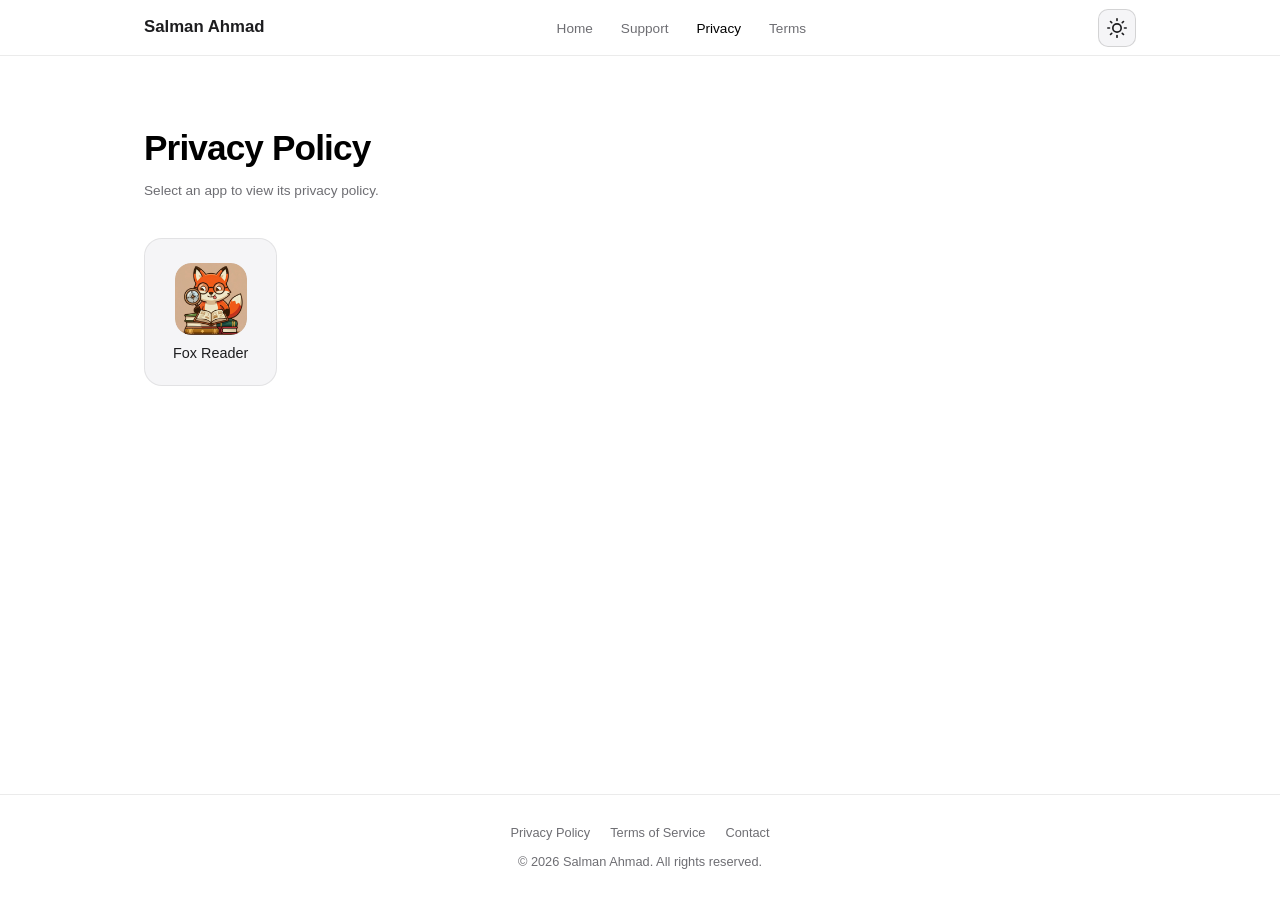
==== privacy.html @ 1c0daac4 "Consolidate privacy policy under Fox Reader and drop LightningRead" ====
<!DOCTYPE html>
<html lang="en" data-theme="dark">
<head>
  <meta charset="UTF-8">
  <meta name="viewport" content="width=device-width, initial-scale=1.0">
  <title>Privacy Policy — Salman Ahmad</title>
  <meta name="description" content="Privacy policy for iOS applications by Salman Ahmad.">
  <meta name="theme-color" content="#0b0b0f">
  <meta name="color-scheme" content="dark light">
  <script>
    (function(){
      var t = localStorage.getItem('theme');
      if (!t) t = window.matchMedia('(prefers-color-scheme: light)').matches ? 'light' : 'dark';
      document.documentElement.setAttribute('data-theme', t);
      var m = document.querySelector('meta[name="theme-color"]');
      if (m) m.setAttribute('content', t === 'light' ? '#ffffff' : '#0b0b0f');
    })();
  </script>
  <link rel="stylesheet" href="styles.css">
</head>
<body>

  <nav class="nav" role="navigation" aria-label="Main navigation">
    <div class="nav-inner">
      <a href="index.html" class="nav-brand">Salman Ahmad</a>
      <ul class="nav-links">
        <li><a href="index.html">Home</a></li>
        <li><a href="support.html">Support</a></li>
        <li><a href="privacy.html" class="active">Privacy</a></li>
        <li><a href="terms.html">Terms</a></li>
      </ul>
      <div class="nav-actions">
        <button class="theme-toggle" aria-label="Switch to light mode">
          <svg class="icon-moon" viewBox="0 0 24 24" fill="none" stroke="currentColor" stroke-width="2" stroke-linecap="round" stroke-linejoin="round">
            <path d="M21 12.79A9 9 0 1 1 11.21 3 7 7 0 0 0 21 12.79z"/>
          </svg>
          <svg class="icon-sun" viewBox="0 0 24 24" fill="none" stroke="currentColor" stroke-width="2" stroke-linecap="round" stroke-linejoin="round">
            <circle cx="12" cy="12" r="5"/>
            <line x1="12" y1="1" x2="12" y2="3"/>
            <line x1="12" y1="21" x2="12" y2="23"/>
            <line x1="4.22" y1="4.22" x2="5.64" y2="5.64"/>
            <line x1="18.36" y1="18.36" x2="19.78" y2="19.78"/>
            <line x1="1" y1="12" x2="3" y2="12"/>
            <line x1="21" y1="12" x2="23" y2="12"/>
            <line x1="4.22" y1="19.78" x2="5.64" y2="18.36"/>
            <line x1="18.36" y1="5.64" x2="19.78" y2="4.22"/>
          </svg>
        </button>
        <button class="nav-toggle" aria-label="Toggle menu" aria-expanded="false">
          <svg viewBox="0 0 24 24" fill="none" stroke="currentColor" stroke-width="2" stroke-linecap="round">
            <line x1="3" y1="6" x2="21" y2="6"/>
            <line x1="3" y1="12" x2="21" y2="12"/>
            <line x1="3" y1="18" x2="21" y2="18"/>
          </svg>
        </button>
      </div>
    </div>
  </nav>

  <main class="legal">
    <h1>Privacy Policy</h1>
    <p class="updated">Select an app to view its privacy policy.</p>

    <!-- App Selector -->
    <div id="app-selector" class="app-selector">
      <div class="app-selector-grid">
        <button class="app-selector-item" data-app="fox-reader" aria-label="View Fox Reader privacy policy">
          <div class="app-selector-icon">
            <img src="apps/fox-reader/icon.png" alt="Fox Reader icon" onerror="this.style.display='none';this.parentElement.querySelector('.icon-fallback').style.display='flex'">
            <div class="icon-fallback" style="display:none;">
              <svg viewBox="0 0 24 24" fill="none" stroke="currentColor" stroke-width="1.5" stroke-linecap="round" stroke-linejoin="round" width="32" height="32">
                <path d="M4 19.5A2.5 2.5 0 0 1 6.5 17H20"/>
                <path d="M6.5 2H20v20H6.5A2.5 2.5 0 0 1 4 19.5v-15A2.5 2.5 0 0 1 6.5 2z"/>
              </svg>
            </div>
          </div>
          <span class="app-selector-name">Fox Reader</span>
        </button>
      </div>
    </div>

    <!-- Fox Reader Privacy Policy -->
    <div id="policy-fox-reader" class="app-policy" style="display:none;">
      <button class="policy-back" onclick="showSelector()" aria-label="Back to app list">
        <svg viewBox="0 0 24 24" fill="none" stroke="currentColor" stroke-width="2" stroke-linecap="round" stroke-linejoin="round" width="18" height="18">
          <line x1="19" y1="12" x2="5" y2="12"/>
          <polyline points="12 19 5 12 12 5"/>
        </svg>
        All Apps
      </button>

      <h2 class="policy-app-title">Fox Reader — Privacy Policy</h2>
      <p class="policy-date">Effective Date: April 13, 2026 &middot; Last Updated: April 13, 2026</p>

      <p>This Privacy Policy describes how Fox Reader ("we," "our," or "the App") collects, uses, and protects your information. Fox Reader is developed by Salman Ahmad. By using the App, you agree to the practices described in this policy.</p>

      <h3>1. Information We Collect</h3>
      <p>We collect the following categories of information:</p>

      <h4>A. Reading Activity and Usage Data</h4>
      <p>When you use Fox Reader, we collect usage data to improve the App experience. This includes:</p>
      <ul>
        <li><strong>Reading session data:</strong> Session duration, words read, average reading speed (words per minute), and reading progress.</li>
        <li><strong>Library interactions:</strong> Book imports (file type and word count), book opens, book completions, and book ratings.</li>
        <li><strong>Feature usage:</strong> Paywall views and actions, annotation creation events (type only — not content), vocabulary game completions (game type and score), Fox Summary usage (success/failure status only), onboarding completion, and Goodreads import activity (count of imported and skipped items).</li>
        <li><strong>Performance data:</strong> Book load times (file type and duration).</li>
        <li><strong>User properties:</strong> Total number of books in your library, number of finished books, file types in your library, preferred reading theme, preferred reading speed, and subscription status.</li>
      </ul>
      <p><strong>Important:</strong> We never collect or transmit the text content of your books, the text of your highlights or notes, or any personal identifiers such as your name, email address, or phone number through our analytics.</p>

      <h4>B. Book Metadata</h4>
      <p>When you import books or use book discovery features, the App processes book metadata including title, author, ISBN, page count, publisher, publication date, cover images, and descriptions. This metadata is stored locally on your device and optionally synced to your personal iCloud account.</p>

      <h4>C. Annotations and Personal Data</h4>
      <p>All personal reading data — including highlights, notes, vocabulary words, book ratings, reading sessions, collections, and reading progress — is stored locally on your device and, if you have iCloud enabled, synced to your personal iCloud account. We do not have access to this data.</p>

      <h4>D. Device and Technical Information</h4>
      <p>Through our analytics service (Firebase Analytics, described below), the following device information may be automatically collected:</p>
      <ul>
        <li>Device model and manufacturer</li>
        <li>Operating system name and version</li>
        <li>App version and build number</li>
        <li>Device language and timezone</li>
        <li>App instance identifier (a randomly generated ID unique to your app installation — this is not linked to your identity)</li>
        <li>IP address (used by Google solely to derive approximate geographic region, then discarded — not stored or shared with us)</li>
      </ul>

      <h4>E. Camera Data</h4>
      <p>The App requests camera access solely for scanning book barcodes (ISBN lookup). Camera data is processed locally on your device in real time and is never recorded, stored, or transmitted.</p>

      <h4>F. Purchase Information</h4>
      <p>Subscription purchases are processed entirely by Apple through StoreKit 2. We do not collect, process, or store your payment information, Apple ID, or transaction receipts. We only store your subscription status locally on your device to determine feature access.</p>

      <h3>2. How We Use Your Information</h3>
      <p>We use the information collected for the following purposes:</p>
      <ul>
        <li><strong>App Functionality:</strong> To provide core reading features, track your reading progress, manage your book library, and personalize your reading experience.</li>
        <li><strong>Analytics:</strong> To understand how users interact with the App, identify popular features, diagnose performance issues, and improve the overall user experience. Analytics data is aggregated and not linked to your identity.</li>
        <li><strong>Book Discovery:</strong> To search for book metadata and cover images when you add books or browse recommendations.</li>
        <li><strong>Author News:</strong> To fetch relevant news articles about authors in your library.</li>
        <li><strong>On-Device AI Summarization:</strong> To generate book summaries using Apple Intelligence (Apple's on-device machine learning). All AI processing occurs entirely on your device — no book content is sent to any external server or third-party AI service for this feature.</li>
        <li><strong>Notifications:</strong> To send local reading reminders and streak notifications that you have opted into. These are scheduled entirely on your device.</li>
      </ul>

      <h3>3. Third-Party Services</h3>
      <p>Fox Reader uses the following third-party services:</p>

      <h4>A. Firebase Analytics (Google LLC)</h4>
      <p>We use Firebase Analytics to collect anonymous usage data and performance metrics as described in Section 1. Firebase Analytics:</p>
      <ul>
        <li>Assigns a randomly generated app instance identifier (not linked to your identity or Apple ID)</li>
        <li>Does not collect the Apple Advertising Identifier (IDFA)</li>
        <li>Does not use data for advertising or cross-app tracking</li>
        <li>Processes data on Google's servers under Google's privacy terms</li>
      </ul>
      <p>For more information, see Google's Privacy Policy at <a href="https://policies.google.com/privacy" rel="noopener noreferrer" target="_blank">https://policies.google.com/privacy</a> and Firebase's data collection documentation at <a href="https://firebase.google.com/support/privacy" rel="noopener noreferrer" target="_blank">https://firebase.google.com/support/privacy</a>.</p>
      <p>We confirm that Google, as a third-party data processor, provides data protections consistent with this Privacy Policy.</p>

      <h4>B. Google Books API (Google LLC)</h4>
      <p>When you search for books or the App looks up metadata by ISBN, requests are sent to the Google Books API. These requests include search queries or ISBN numbers — no personal data is included. See Google's Privacy Policy at <a href="https://policies.google.com/privacy" rel="noopener noreferrer" target="_blank">https://policies.google.com/privacy</a>.</p>

      <h4>C. Open Library API (Internet Archive)</h4>
      <p>The App queries the Open Library API for book metadata and recommendations. These requests include search terms, ISBN numbers, or author names — no personal data is included. See the Internet Archive's Privacy Policy at <a href="https://archive.org/about/terms.php" rel="noopener noreferrer" target="_blank">https://archive.org/about/terms.php</a>.</p>

      <h4>D. Bing News (Microsoft Corporation)</h4>
      <p>The App fetches news articles about authors in your library via Bing News RSS feeds. These requests include author names only — no personal data is included. See Microsoft's Privacy Statement at <a href="https://privacy.microsoft.com/privacystatement" rel="noopener noreferrer" target="_blank">https://privacy.microsoft.com/privacystatement</a>.</p>

      <h4>E. Apple Services</h4>
      <ul>
        <li><strong>iCloud/CloudKit:</strong> If you have iCloud enabled on your device, the App syncs your library data (books, reading progress, annotations, collections, vocabulary, preferences) to your personal iCloud account using Apple's CloudKit framework. This data is stored in your private iCloud database — we cannot access it. Apple encrypts this data in transit and at rest. You can disable iCloud sync in your device's Settings. See Apple's Privacy Policy at <a href="https://www.apple.com/legal/privacy" rel="noopener noreferrer" target="_blank">https://www.apple.com/legal/privacy</a>.</li>
        <li><strong>StoreKit 2:</strong> All subscription transactions are processed by Apple. We do not receive or store payment details.</li>
        <li><strong>Apple Intelligence (FoundationModels):</strong> The Fox Summary feature uses Apple's on-device language model. All processing occurs locally on your device. No text content is sent to Apple or any third party for this feature.</li>
      </ul>

      <h4>F. EPUBKit (Open-Source Library)</h4>
      <p>EPUBKit is used to parse EPUB files locally on your device. It does not collect, transmit, or share any data.</p>

      <h3>4. Data Sharing</h3>
      <p>We do <strong>not</strong> sell, rent, or trade your personal data to any third party.</p>
      <p>We do <strong>not</strong> share your data with third parties for advertising or marketing purposes.</p>
      <p>We do <strong>not</strong> use your data for cross-app tracking.</p>
      <p>The only data shared with third parties is anonymous, aggregated usage data sent to Firebase Analytics as described in Section 3(A). No personal identifiers are included in this data.</p>

      <h3>5. Data Storage and Security</h3>
      <ul>
        <li><strong>Local Storage:</strong> All your personal data (books, annotations, reading progress, preferences) is stored locally on your device using Apple's SwiftData framework.</li>
        <li><strong>iCloud Sync:</strong> If enabled, your data is synced to your personal iCloud account via CloudKit. This data is stored in your private database — we do not have access to it. Apple encrypts iCloud data in transit (TLS) and at rest.</li>
        <li><strong>Analytics Data:</strong> Anonymous usage data is stored on Google's Firebase servers. This data is not linked to your identity and is retained according to Google's data retention policies.</li>
        <li><strong>No Custom Servers:</strong> Fox Reader does not operate any custom backend servers. We do not store any of your data on our own servers.</li>
        <li><strong>Security Measures:</strong> The App uses Apple's built-in security frameworks, sandboxed storage, and secure file access (security-scoped resources) to protect your data.</li>
      </ul>

      <h3>6. Data Retention and Deletion</h3>
      <ul>
        <li><strong>Local Data:</strong> All data stored on your device is retained until you delete it within the App or uninstall the App. Deleting a book removes all associated reading sessions, highlights, notes, and progress data.</li>
        <li><strong>iCloud Data:</strong> Data synced to iCloud is retained in your iCloud account until you delete it from the App or remove the App's iCloud data from your device settings (Settings &gt; [Your Name] &gt; iCloud &gt; Manage Storage &gt; Fox Reader).</li>
        <li><strong>Analytics Data:</strong> Firebase Analytics data is retained for 14 months by default, after which it is automatically deleted from Google's servers. Aggregated data without user-level identifiers may be retained longer for trend analysis.</li>
      </ul>
      <p><strong>How to Delete Your Data:</strong></p>
      <p>Since Fox Reader does not require user accounts and does not store personal data on our servers, you have full control over your data:</p>
      <ol>
        <li><strong>Delete individual items:</strong> Remove books, highlights, notes, vocabulary words, and collections directly within the App. Deletions cascade — removing a book removes all associated data.</li>
        <li><strong>Delete all local data:</strong> Uninstall the App from your device.</li>
        <li><strong>Delete iCloud data:</strong> Go to Settings &gt; [Your Name] &gt; iCloud &gt; Manage Storage &gt; Fox Reader &gt; Delete Data.</li>
        <li><strong>Request analytics data deletion:</strong> Contact us at the email below to request deletion of any analytics data associated with your app instance.</li>
      </ol>

      <h3>7. Children's Privacy</h3>
      <p>Fox Reader is not directed at children under the age of 13. We do not knowingly collect personal information from children under 13. If you are a parent or guardian and believe your child has provided us with personal information, please contact us at the email address below, and we will take steps to delete such information.</p>

      <h3>8. Your Privacy Rights</h3>
      <p>Depending on your jurisdiction, you may have the following rights:</p>
      <p><strong>For All Users:</strong></p>
      <ul>
        <li><strong>Access:</strong> You can view all your data directly within the App at any time.</li>
        <li><strong>Deletion:</strong> You can delete your data as described in Section 6.</li>
        <li><strong>Opt-Out of Analytics:</strong> You can limit analytics data collection by enabling "Limit Ad Tracking" or disabling analytics sharing in your device's Settings &gt; Privacy &amp; Security &gt; Analytics &amp; Improvements.</li>
      </ul>
      <p><strong>For European Economic Area (EEA) Residents (GDPR):</strong></p>
      <ul>
        <li><strong>Lawful Basis:</strong> We process usage data based on our legitimate interest in improving the App. iCloud sync is based on your consent (by enabling iCloud on your device).</li>
        <li><strong>Right to Access:</strong> You may request a copy of any data we hold about you.</li>
        <li><strong>Right to Rectification:</strong> You may correct inaccurate data within the App.</li>
        <li><strong>Right to Erasure:</strong> You may request deletion of your data.</li>
        <li><strong>Right to Restrict Processing:</strong> You may request that we limit processing of your data.</li>
        <li><strong>Right to Data Portability:</strong> Your data is stored locally on your device and in your iCloud account, giving you full portability.</li>
        <li><strong>Right to Object:</strong> You may object to processing based on legitimate interests.</li>
        <li><strong>Right to Withdraw Consent:</strong> You may withdraw consent at any time by disabling iCloud sync in device Settings.</li>
      </ul>
      <p>To exercise any of these rights, contact us at the email address provided in Section 12.</p>
      <p><strong>For California Residents (CCPA/CPRA):</strong></p>
      <ul>
        <li><strong>Right to Know:</strong> You have the right to know what personal information we collect and how it is used. This is described in this Privacy Policy.</li>
        <li><strong>Right to Delete:</strong> You have the right to request deletion of your personal information, as described in Section 6.</li>
        <li><strong>Right to Opt-Out of Sale:</strong> We do not sell your personal information. No opt-out is necessary.</li>
        <li><strong>Right to Non-Discrimination:</strong> We will not discriminate against you for exercising your privacy rights.</li>
        <li><strong>Categories of Personal Information Collected:</strong> Device information (identifiers, device attributes) and usage data (interactions with the App). See Section 1 for details.</li>
        <li><strong>Categories Sold or Shared:</strong> None.</li>
      </ul>

      <h3>9. Subscriptions</h3>
      <p>Fox Reader offers auto-renewable subscriptions:</p>
      <ul>
        <li><strong>Monthly:</strong> $4.99 per month</li>
        <li><strong>Yearly:</strong> $29.99 per year</li>
      </ul>
      <p>Subscriptions include a 7-day free trial for eligible users. Payment is charged to your Apple ID account at confirmation of purchase. Subscriptions automatically renew unless canceled at least 24 hours before the end of the current period. You can manage and cancel subscriptions in your Apple ID account settings (Settings &gt; [Your Name] &gt; Subscriptions). No refunds are provided for unused portions of a subscription period. Subscription prices may vary by region and are subject to change.</p>

      <h3>10. Cookies and Tracking Technologies</h3>
      <p>Fox Reader does not use cookies, web beacons, pixels, or similar tracking technologies. The App does not access the Apple Advertising Identifier (IDFA) and does not participate in any advertising networks or cross-app tracking.</p>

      <h3>11. Changes to This Privacy Policy</h3>
      <p>We may update this Privacy Policy from time to time. When we make changes, we will update the "Last Updated" date at the top of this policy. We encourage you to review this policy periodically. Continued use of the App after changes constitutes your acceptance of the updated policy. For material changes, we will make reasonable efforts to notify you through the App.</p>

      <h3>12. Contact Us</h3>
      <p>If you have any questions, concerns, or requests regarding this Privacy Policy or your data, please contact us at:</p>
      <p>
        <strong>Developer:</strong> Salman Ahmad<br>
        <strong>Email:</strong> <a href="mailto:salmanahmad@berkeley.edu">salmanahmad@berkeley.edu</a>
      </p>

      <h3>13. Governing Law</h3>
      <p>This Privacy Policy is governed by the laws of the United States and the state in which the developer resides, without regard to conflict of law provisions.</p>
    </div>
  </main>

  <footer class="footer">
    <div class="footer-inner">
      <div class="footer-links">
        <a href="privacy.html">Privacy Policy</a>
        <a href="terms.html">Terms of Service</a>
        <a href="mailto:salmanahmad@berkeley.edu">Contact</a>
      </div>
      <p>&copy; 2026 Salman Ahmad. All rights reserved.</p>
    </div>
  </footer>

  <script src="theme.js"></script>
  <script>
    function showSelector() {
      document.getElementById('app-selector').style.display = '';
      var policies = document.querySelectorAll('.app-policy');
      for (var i = 0; i < policies.length; i++) {
        policies[i].style.display = 'none';
      }
      document.querySelector('.legal .updated').textContent = 'Select an app to view its privacy policy.';
    }

    function showPolicy(appId) {
      document.getElementById('app-selector').style.display = 'none';
      document.getElementById('policy-' + appId).style.display = '';
      document.querySelector('.legal .updated').textContent = '';
    }

    var items = document.querySelectorAll('.app-selector-item');
    for (var i = 0; i < items.length; i++) {
      items[i].addEventListener('click', function() {
        showPolicy(this.getAttribute('data-app'));
      });
    }
  </script>

</body>
</html>
---- styles.css ----
/* ===== Reset & Base ===== */
*,
*::before,
*::after {
  margin: 0;
  padding: 0;
  box-sizing: border-box;
}

/* ===== Dark Theme (default) ===== */
:root {
  --color-bg: #0b0b0f;
  --color-surface: #15151e;
  --color-surface-hover: #1c1c28;
  --color-border: rgba(255, 255, 255, 0.07);
  --color-border-hover: rgba(255, 255, 255, 0.12);
  --color-text: #e8e8ed;
  --color-text-secondary: #7c7c8a;
  --color-heading: #ffffff;
  --color-accent: #3b82f6;
  --color-accent-hover: #5b9aff;
  --color-accent-subtle: rgba(59, 130, 246, 0.1);
  --color-accent-border: rgba(59, 130, 246, 0.15);
  --color-accent-border-hover: rgba(59, 130, 246, 0.3);
  --color-accent-bg-hover: rgba(59, 130, 246, 0.18);
  --nav-bg: rgba(11, 11, 15, 0.82);
  --nav-bg-mobile: rgba(11, 11, 15, 0.96);
  --app-icon-bg: rgba(255, 255, 255, 0.05);
  --card-shadow: 0 4px 24px rgba(59, 130, 246, 0.06);
  --bg-glow: radial-gradient(ellipse 80% 50% at 50% -20%, rgba(59, 130, 246, 0.06), transparent);
  --selection-bg: rgba(59, 130, 246, 0.3);
  --selection-color: #fff;
  --scrollbar-thumb: rgba(255, 255, 255, 0.1);
  --scrollbar-thumb-hover: rgba(255, 255, 255, 0.18);
  --max-width: 1120px;
  --nav-height: 56px;
  --content-padding: clamp(20px, 5vw, 64px);
}

/* ===== Light Theme ===== */
[data-theme="light"] {
  --color-bg: #ffffff;
  --color-surface: #f5f5f7;
  --color-surface-hover: #ebebed;
  --color-border: rgba(0, 0, 0, 0.08);
  --color-border-hover: rgba(0, 0, 0, 0.14);
  --color-text: #1d1d1f;
  --color-text-secondary: #6e6e73;
  --color-heading: #000000;
  --color-accent: #0071e3;
  --color-accent-hover: #0077ed;
  --color-accent-subtle: rgba(0, 113, 227, 0.06);
  --color-accent-border: rgba(0, 113, 227, 0.12);
  --color-accent-border-hover: rgba(0, 113, 227, 0.25);
  --color-accent-bg-hover: rgba(0, 113, 227, 0.1);
  --nav-bg: rgba(255, 255, 255, 0.88);
  --nav-bg-mobile: rgba(255, 255, 255, 0.97);
  --app-icon-bg: rgba(0, 0, 0, 0.04);
  --card-shadow: 0 2px 12px rgba(0, 0, 0, 0.06);
  --bg-glow: none;
  --selection-bg: rgba(0, 113, 227, 0.2);
  --selection-color: #000;
  --scrollbar-thumb: rgba(0, 0, 0, 0.15);
  --scrollbar-thumb-hover: rgba(0, 0, 0, 0.25);
}

html {
  font-size: 16px;
  -webkit-text-size-adjust: 100%;
}

body {
  font-family: -apple-system, BlinkMacSystemFont, "Segoe UI", Roboto,
    Helvetica, Arial, sans-serif, "Apple Color Emoji", "Segoe UI Emoji";
  color: var(--color-text);
  background: var(--color-bg);
  background-image: var(--bg-glow);
  line-height: 1.6;
  min-height: 100vh;
  display: flex;
  flex-direction: column;
  transition: background-color 0.3s, color 0.3s;
}

a {
  color: var(--color-accent);
  text-decoration: none;
  transition: color 0.2s;
}

a:hover {
  color: var(--color-accent-hover);
  text-decoration: underline;
}

img {
  max-width: 100%;
  display: block;
}

/* ===== Navigation ===== */
.nav {
  position: sticky;
  top: 0;
  z-index: 100;
  height: var(--nav-height);
  background: var(--nav-bg);
  backdrop-filter: saturate(180%) blur(20px);
  -webkit-backdrop-filter: saturate(180%) blur(20px);
  border-bottom: 1px solid var(--color-border);
  transition: background 0.3s, border-color 0.3s;
}

.nav-inner {
  max-width: var(--max-width);
  margin: 0 auto;
  padding: 0 var(--content-padding);
  height: 100%;
  display: flex;
  align-items: center;
  justify-content: space-between;
}

.nav-brand {
  font-weight: 600;
  font-size: 1.05rem;
  color: var(--color-text);
  white-space: nowrap;
}

.nav-brand:hover {
  text-decoration: none;
  color: var(--color-heading);
}

.nav-links {
  list-style: none;
  display: flex;
  gap: 28px;
}

.nav-links a {
  font-size: 0.85rem;
  color: var(--color-text-secondary);
  transition: color 0.2s;
}

.nav-links a:hover {
  color: var(--color-text);
  text-decoration: none;
}

.nav-links a.active {
  color: var(--color-heading);
  font-weight: 500;
}

/* Nav right group: theme toggle + hamburger */
.nav-actions {
  display: flex;
  align-items: center;
  gap: 4px;
}

/* ===== Theme Toggle ===== */
.theme-toggle {
  background: var(--color-surface);
  border: 1px solid var(--color-border-hover);
  border-radius: 10px;
  cursor: pointer;
  padding: 8px;
  color: var(--color-text);
  display: flex;
  align-items: center;
  justify-content: center;
  transition: color 0.2s, border-color 0.2s, background 0.2s;
}

.theme-toggle:hover {
  color: var(--color-heading);
  border-color: var(--color-accent);
  background: var(--color-surface-hover);
}

.theme-toggle svg {
  width: 20px;
  height: 20px;
  display: block;
}

/* Show moon in dark mode, sun in light mode */
.theme-toggle .icon-sun { display: none; }
.theme-toggle .icon-moon { display: block; }

[data-theme="light"] .theme-toggle .icon-sun { display: block; }
[data-theme="light"] .theme-toggle .icon-moon { display: none; }

/* Mobile nav toggle */
.nav-toggle {
  display: none;
  background: none;
  border: none;
  cursor: pointer;
  padding: 8px;
  color: var(--color-text);
}

.nav-toggle svg {
  width: 22px;
  height: 22px;
  display: block;
}

@media (max-width: 600px) {
  .nav-toggle {
    display: block;
  }

  .nav-links {
    display: none;
    position: absolute;
    top: var(--nav-height);
    left: 0;
    right: 0;
    flex-direction: column;
    gap: 0;
    background: var(--nav-bg-mobile);
    backdrop-filter: saturate(180%) blur(20px);
    -webkit-backdrop-filter: saturate(180%) blur(20px);
    border-bottom: 1px solid var(--color-border);
    padding: 8px 0;
  }

  .nav-links.open {
    display: flex;
  }

  .nav-links li {
    border-top: 1px solid var(--color-border);
  }

  .nav-links li:first-child {
    border-top: none;
  }

  .nav-links a {
    display: block;
    padding: 14px var(--content-padding);
    font-size: 0.95rem;
  }
}

/* ===== Main Content ===== */
main {
  flex: 1;
  max-width: var(--max-width);
  margin: 0 auto;
  padding: clamp(32px, 6vw, 64px) var(--content-padding);
  width: 100%;
}

/* ===== Hero ===== */
.hero {
  text-align: center;
  padding: clamp(24px, 5vw, 48px) 0 clamp(32px, 6vw, 64px);
}

.hero h1 {
  font-size: clamp(1.75rem, 4vw, 2.5rem);
  font-weight: 700;
  letter-spacing: -0.025em;
  margin-bottom: 12px;
  color: var(--color-heading);
}

.hero p {
  font-size: clamp(1rem, 2vw, 1.15rem);
  color: var(--color-text-secondary);
  max-width: 520px;
  margin: 0 auto;
}

/* ===== Section ===== */
.section {
  margin-bottom: clamp(36px, 6vw, 56px);
}

.section h2 {
  font-size: clamp(1.25rem, 2.5vw, 1.5rem);
  font-weight: 600;
  letter-spacing: -0.01em;
  margin-bottom: 20px;
  color: var(--color-heading);
}

.section h3 {
  font-size: 1.1rem;
  font-weight: 600;
  margin-bottom: 8px;
  color: var(--color-text);
}

.section p,
.section li {
  color: var(--color-text-secondary);
  margin-bottom: 12px;
}

.section ul,
.section ol {
  padding-left: 20px;
}

.section ul li,
.section ol li {
  margin-bottom: 8px;
}

/* ===== App Cards ===== */
.app-grid {
  display: grid;
  grid-template-columns: 1fr;
  gap: 16px;
}

@media (min-width: 480px) {
  .app-grid {
    grid-template-columns: repeat(2, 1fr);
  }
}

@media (min-width: 768px) {
  .app-grid {
    grid-template-columns: repeat(3, 1fr);
  }
}

.app-card {
  background: var(--color-surface);
  border: 1px solid var(--color-border);
  border-radius: 16px;
  padding: 24px;
  display: flex;
  align-items: center;
  gap: 16px;
  transition: background 0.25s, border-color 0.25s, box-shadow 0.25s;
}

.app-card:hover {
  background: var(--color-surface-hover);
  border-color: var(--color-border-hover);
  box-shadow: var(--card-shadow);
}

.app-icon {
  width: 56px;
  height: 56px;
  border-radius: 12px;
  background: var(--app-icon-bg);
  flex-shrink: 0;
  display: flex;
  align-items: center;
  justify-content: center;
  font-size: 1.5rem;
}

.app-info h3 {
  font-size: 0.95rem;
  font-weight: 600;
  margin-bottom: 2px;
  color: var(--color-text);
}

.app-info p {
  font-size: 0.82rem;
  color: var(--color-text-secondary);
  margin: 0;
}

/* ===== Quick Links ===== */
.quick-links {
  display: flex;
  flex-wrap: wrap;
  gap: 12px;
  margin-top: 16px;
}

.quick-links a {
  display: inline-block;
  padding: 10px 22px;
  background: var(--color-accent-subtle);
  border: 1px solid var(--color-accent-border);
  border-radius: 10px;
  font-size: 0.9rem;
  font-weight: 500;
  color: var(--color-accent);
  transition: background 0.2s, border-color 0.2s, color 0.2s;
}

.quick-links a:hover {
  background: var(--color-accent-bg-hover);
  border-color: var(--color-accent-border-hover);
  color: var(--color-accent-hover);
  text-decoration: none;
}

/* ===== FAQ ===== */
.faq-item {
  border-bottom: 1px solid var(--color-border);
  padding: 18px 0;
}

.faq-item:first-child {
  border-top: 1px solid var(--color-border);
}

.faq-item summary {
  font-weight: 500;
  cursor: pointer;
  list-style: none;
  display: flex;
  justify-content: space-between;
  align-items: center;
  gap: 12px;
  color: var(--color-text);
  transition: color 0.2s;
}

.faq-item summary:hover {
  color: var(--color-heading);
}

.faq-item summary::-webkit-details-marker {
  display: none;
}

.faq-item summary::after {
  content: "+";
  font-size: 1.3rem;
  font-weight: 300;
  color: var(--color-text-secondary);
  flex-shrink: 0;
  transition: color 0.2s;
}

.faq-item[open] summary::after {
  content: "\2212";
  color: var(--color-accent);
}

.faq-item .faq-answer {
  padding-top: 12px;
  color: var(--color-text-secondary);
  font-size: 0.95rem;
}

/* ===== Contact Box ===== */
.contact-box {
  background: var(--color-surface);
  border: 1px solid var(--color-border);
  border-radius: 16px;
  padding: clamp(24px, 4vw, 36px);
  text-align: center;
  transition: background 0.3s, border-color 0.3s;
}

.contact-box p {
  color: var(--color-text-secondary);
  margin-bottom: 12px;
}

.contact-box a {
  font-weight: 500;
  font-size: 1.05rem;
}

/* ===== Instructions Box ===== */
.instructions {
  background: var(--color-surface);
  border: 1px solid var(--color-border);
  border-radius: 16px;
  padding: clamp(20px, 3vw, 28px);
  margin-bottom: 16px;
  transition: background 0.3s, border-color 0.3s;
}

.instructions h3 {
  margin-bottom: 8px;
  color: var(--color-text);
}

.instructions p {
  color: var(--color-text-secondary);
  font-size: 0.95rem;
  margin-bottom: 8px;
}

.instructions ol {
  padding-left: 20px;
}

.instructions ol li {
  color: var(--color-text-secondary);
  font-size: 0.95rem;
  margin-bottom: 6px;
}

/* ===== Legal / Policy Pages ===== */
.legal h1 {
  font-size: clamp(1.6rem, 3.5vw, 2.2rem);
  font-weight: 700;
  letter-spacing: -0.025em;
  margin-bottom: 4px;
  color: var(--color-heading);
}

.legal .updated {
  font-size: 0.85rem;
  color: var(--color-text-secondary);
  margin-bottom: 36px;
}

.legal h2 {
  font-size: clamp(1.1rem, 2vw, 1.3rem);
  font-weight: 600;
  margin-top: 36px;
  margin-bottom: 12px;
  color: var(--color-text);
}

.legal p,
.legal li {
  color: var(--color-text-secondary);
  margin-bottom: 12px;
  font-size: 0.95rem;
}

.legal ul {
  padding-left: 20px;
}

.legal ul li {
  margin-bottom: 6px;
}

.legal strong {
  color: var(--color-text);
}

.legal h3 {
  font-size: clamp(1rem, 1.8vw, 1.15rem);
  font-weight: 600;
  margin-top: 32px;
  margin-bottom: 10px;
  color: var(--color-heading);
}

.legal h4 {
  font-size: 0.95rem;
  font-weight: 600;
  margin-top: 20px;
  margin-bottom: 8px;
  color: var(--color-text);
}

/* ===== App Selector (Privacy Page) ===== */
.app-selector {
  margin-top: 32px;
}

.app-selector-grid {
  display: flex;
  flex-wrap: wrap;
  gap: 24px;
}

.app-selector-item {
  display: flex;
  flex-direction: column;
  align-items: center;
  gap: 10px;
  background: var(--color-surface);
  border: 1px solid var(--color-border);
  border-radius: 18px;
  padding: 24px 28px;
  cursor: pointer;
  transition: background 0.25s, border-color 0.25s, box-shadow 0.25s, transform 0.2s;
  min-width: 130px;
}

.app-selector-item:hover {
  background: var(--color-surface-hover);
  border-color: var(--color-accent-border-hover);
  box-shadow: var(--card-shadow);
  transform: translateY(-2px);
}

.app-selector-icon {
  width: 72px;
  height: 72px;
  border-radius: 16px;
  background: var(--app-icon-bg);
  overflow: hidden;
  display: flex;
  align-items: center;
  justify-content: center;
  flex-shrink: 0;
}

.app-selector-icon img {
  width: 100%;
  height: 100%;
  object-fit: cover;
  border-radius: 16px;
}

.icon-fallback {
  display: flex;
  align-items: center;
  justify-content: center;
  width: 100%;
  height: 100%;
  color: var(--color-text-secondary);
}

.app-selector-name {
  font-size: 0.9rem;
  font-weight: 500;
  color: var(--color-text);
}

/* ===== Policy Back Button ===== */
.policy-back {
  display: inline-flex;
  align-items: center;
  gap: 6px;
  background: none;
  border: none;
  color: var(--color-accent);
  font-size: 0.9rem;
  font-weight: 500;
  cursor: pointer;
  padding: 6px 0;
  margin-bottom: 20px;
  transition: color 0.2s;
  font-family: inherit;
}

.policy-back:hover {
  color: var(--color-accent-hover);
}

.policy-app-title {
  font-size: clamp(1.2rem, 2.5vw, 1.5rem) !important;
  font-weight: 700 !important;
  margin-top: 0 !important;
  margin-bottom: 4px !important;
  color: var(--color-heading) !important;
}

.policy-date {
  font-size: 0.85rem;
  color: var(--color-text-secondary);
  margin-bottom: 28px;
}

/* ===== Footer ===== */
.footer {
  border-top: 1px solid var(--color-border);
  padding: 28px var(--content-padding);
  text-align: center;
  font-size: 0.8rem;
  color: var(--color-text-secondary);
  transition: border-color 0.3s;
}

.footer-inner {
  max-width: var(--max-width);
  margin: 0 auto;
  display: flex;
  flex-direction: column;
  gap: 8px;
}

.footer a {
  color: var(--color-text-secondary);
  transition: color 0.2s;
}

.footer a:hover {
  color: var(--color-text);
  text-decoration: none;
}

.footer-links {
  display: flex;
  justify-content: center;
  gap: 20px;
  flex-wrap: wrap;
}

/* ===== Utility ===== */
.sr-only {
  position: absolute;
  width: 1px;
  height: 1px;
  padding: 0;
  margin: -1px;
  overflow: hidden;
  clip: rect(0, 0, 0, 0);
  border: 0;
}

/* ===== Selection ===== */
::selection {
  background: var(--selection-bg);
  color: var(--selection-color);
}

/* ===== Scrollbar (Webkit) ===== */
::-webkit-scrollbar {
  width: 8px;
}

::-webkit-scrollbar-track {
  background: var(--color-bg);
}

::-webkit-scrollbar-thumb {
  background: var(--scrollbar-thumb);
  border-radius: 4px;
}

::-webkit-scrollbar-thumb:hover {
  background: var(--scrollbar-thumb-hover);
}
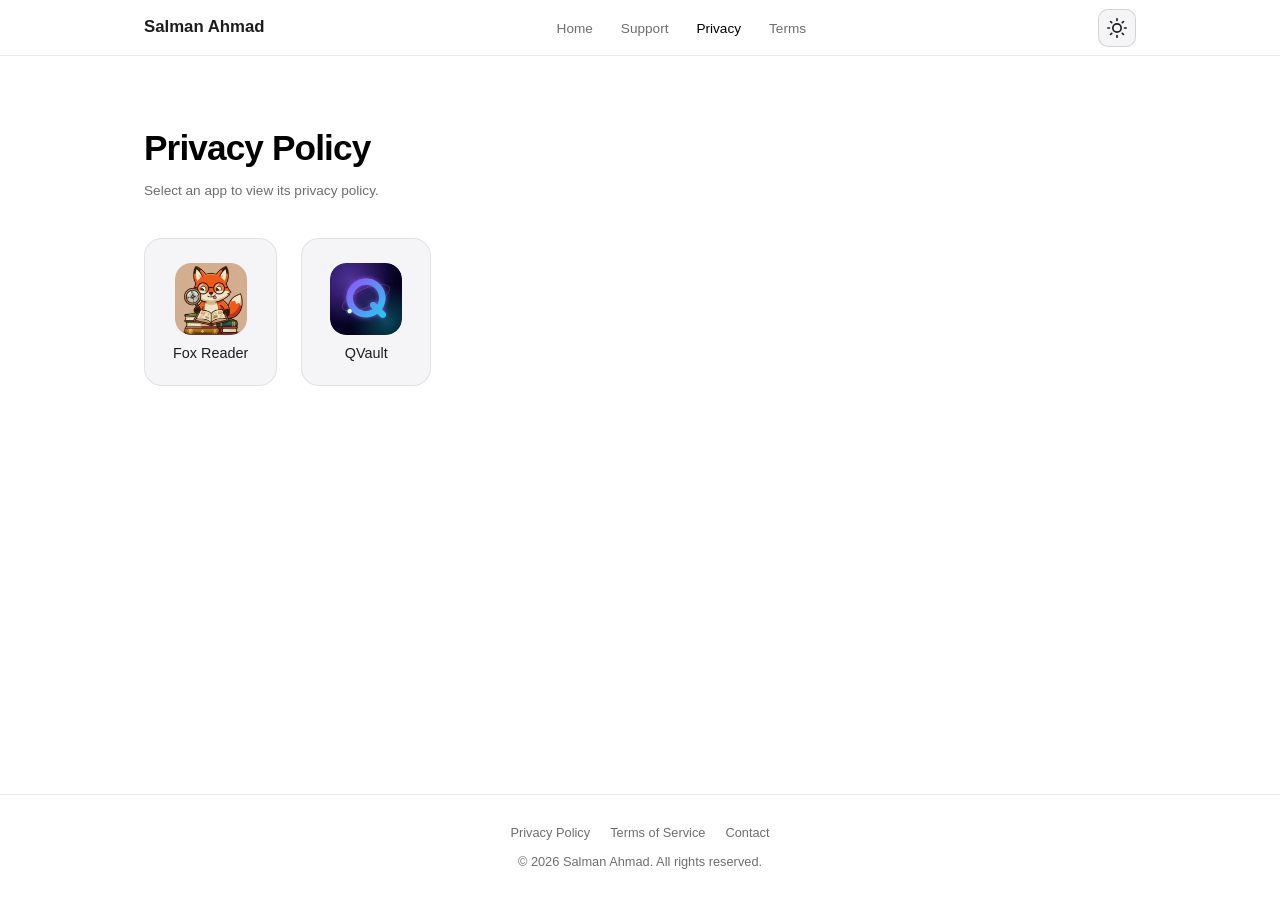
==== commit 41907047: "Add QVault: privacy policy, terms, support FAQ and home page card - privacy.html: QVault policy (no " ====
--- a/privacy.html
+++ b/privacy.html
@@ -76,6 +76,18 @@
           </div>
           <span class="app-selector-name">Fox Reader</span>
         </button>
+        <button class="app-selector-item" data-app="qvault" aria-label="View QVault privacy policy">
+          <div class="app-selector-icon">
+            <img src="apps/qvault/icon.png" alt="QVault icon" onerror="this.style.display='none';this.parentElement.querySelector('.icon-fallback').style.display='flex'">
+            <div class="icon-fallback" style="display:none;">
+              <svg viewBox="0 0 24 24" fill="none" stroke="currentColor" stroke-width="1.5" stroke-linecap="round" stroke-linejoin="round" width="32" height="32">
+                <rect x="3" y="11" width="18" height="11" rx="2"/>
+                <path d="M7 11V7a5 5 0 0 1 10 0v4"/>
+              </svg>
+            </div>
+          </div>
+          <span class="app-selector-name">QVault</span>
+        </button>
       </div>
     </div>
 
@@ -90,7 +102,7 @@
       </button>
 
       <h2 class="policy-app-title">Fox Reader — Privacy Policy</h2>
-      <p class="policy-date">Effective Date: April 13, 2026 &middot; Last Updated: April 13, 2026</p>
+      <p class="policy-date">Effective Date: April 13, 2026 &middot; Last Updated: June 5, 2026</p>
 
       <p>This Privacy Policy describes how Fox Reader ("we," "our," or "the App") collects, uses, and protects your information. Fox Reader is developed by Salman Ahmad. By using the App, you agree to the practices described in this policy.</p>
 
@@ -131,6 +143,15 @@
       <h4>F. Purchase Information</h4>
       <p>Subscription purchases are processed entirely by Apple through StoreKit 2. We do not collect, process, or store your payment information, Apple ID, or transaction receipts. We only store your subscription status locally on your device to determine feature access.</p>
 
+      <h4>G. Advertising Data (Free Users Only)</h4>
+      <p>Fox Reader is free to use and is supported by advertising. We display occasional in-app native ads, provided by Google AdMob, to users on the free tier. <strong>Active subscribers never see ads.</strong> In connection with advertising, the following may be collected by our advertising partner (Google):</p>
+      <ul>
+        <li><strong>Advertising Identifier (IDFA):</strong> With your permission &mdash; granted through Apple's App Tracking Transparency (ATT) prompt &mdash; your device's Advertising Identifier may be used to deliver and measure personalized ads. If you do not grant permission, you will still see ads, but they will be <strong>non-personalized</strong> (not based on your IDFA or cross-app activity).</li>
+        <li><strong>Ad interaction and device data:</strong> Information such as ad views, taps, general device characteristics, and coarse location derived from your IP address may be processed by Google to serve and measure ads.</li>
+        <li><strong>SKAdNetwork:</strong> The App uses Apple's SKAdNetwork framework for privacy-preserving measurement of ad campaign performance (for example, app installs attributed to an ad). SKAdNetwork reporting is aggregated by Apple and does not use the IDFA or identify you individually.</li>
+      </ul>
+      <p>The App does not access your Advertising Identifier directly &mdash; this is handled by the Google Mobile Ads SDK in accordance with your ATT and consent choices.</p>
+
       <h3>2. How We Use Your Information</h3>
       <p>We use the information collected for the following purposes:</p>
       <ul>
@@ -140,6 +161,7 @@
         <li><strong>Author News:</strong> To fetch relevant news articles about authors in your library.</li>
         <li><strong>On-Device AI Summarization:</strong> To generate book summaries using Apple Intelligence (Apple's on-device machine learning). All AI processing occurs entirely on your device — no book content is sent to any external server or third-party AI service for this feature.</li>
         <li><strong>Notifications:</strong> To send local reading reminders and streak notifications that you have opted into. These are scheduled entirely on your device.</li>
+        <li><strong>Advertising:</strong> To display and measure ads for users on the free tier through Google AdMob, and to give you the option of removing ads by subscribing.</li>
       </ul>
 
       <h3>3. Third-Party Services</h3>
@@ -149,8 +171,8 @@
       <p>We use Firebase Analytics to collect anonymous usage data and performance metrics as described in Section 1. Firebase Analytics:</p>
       <ul>
         <li>Assigns a randomly generated app instance identifier (not linked to your identity or Apple ID)</li>
-        <li>Does not collect the Apple Advertising Identifier (IDFA)</li>
-        <li>Does not use data for advertising or cross-app tracking</li>
+        <li>Is configured <strong>not</strong> to collect the Apple Advertising Identifier (IDFA) for analytics</li>
+        <li>Does not use your analytics data for advertising or cross-app tracking (advertising is handled separately by Google AdMob, described in Section 3(F))</li>
         <li>Processes data on Google's servers under Google's privacy terms</li>
       </ul>
       <p>For more information, see Google's Privacy Policy at <a href="https://policies.google.com/privacy" rel="noopener noreferrer" target="_blank">https://policies.google.com/privacy</a> and Firebase's data collection documentation at <a href="https://firebase.google.com/support/privacy" rel="noopener noreferrer" target="_blank">https://firebase.google.com/support/privacy</a>.</p>
@@ -172,14 +194,26 @@
         <li><strong>Apple Intelligence (FoundationModels):</strong> The Fox Summary feature uses Apple's on-device language model. All processing occurs locally on your device. No text content is sent to Apple or any third party for this feature.</li>
       </ul>
 
-      <h4>F. EPUBKit (Open-Source Library)</h4>
+      <h4>F. Google AdMob (Google LLC)</h4>
+      <p>For users on the free tier, Fox Reader displays native ads served by Google AdMob (part of the Google Mobile Ads SDK). <strong>Subscribers do not see ads.</strong> Through AdMob, Google may collect and process data to serve and measure ads, including:</p>
+      <ul>
+        <li>The Apple Advertising Identifier (IDFA) &mdash; only if you grant permission via Apple's App Tracking Transparency prompt</li>
+        <li>Ad-interaction data (impressions, clicks), general device information, and approximate location derived from your IP address</li>
+      </ul>
+      <p>If you grant tracking permission, ads may be <strong>personalized</strong> and used for cross-app measurement. If you decline, ads are <strong>non-personalized</strong>. We use Google's User Messaging Platform (UMP) to obtain consent where required (for example, in the EEA, UK, and Switzerland), and the App requests ATT permission as required by Apple. You can change your choices at any time via the <strong>"Manage Privacy Options"</strong> control in the App's Settings, and through your device's Settings (Privacy &amp; Security &gt; Tracking).</p>
+      <p>For more information on how Google uses data when you use apps that use its services, see <a href="https://policies.google.com/privacy" rel="noopener noreferrer" target="_blank">https://policies.google.com/privacy</a> and <a href="https://policies.google.com/technologies/partner-sites" rel="noopener noreferrer" target="_blank">https://policies.google.com/technologies/partner-sites</a>.</p>
+
+      <h4>G. EPUBKit (Open-Source Library)</h4>
       <p>EPUBKit is used to parse EPUB files locally on your device. It does not collect, transmit, or share any data.</p>
 
       <h3>4. Data Sharing</h3>
-      <p>We do <strong>not</strong> sell, rent, or trade your personal data to any third party.</p>
-      <p>We do <strong>not</strong> share your data with third parties for advertising or marketing purposes.</p>
-      <p>We do <strong>not</strong> use your data for cross-app tracking.</p>
-      <p>The only data shared with third parties is anonymous, aggregated usage data sent to Firebase Analytics as described in Section 3(A). No personal identifiers are included in this data.</p>
+      <p>We do <strong>not</strong> sell, rent, or trade your personal data for money.</p>
+      <p>We share data with third parties only as described below:</p>
+      <ul>
+        <li><strong>Analytics:</strong> Anonymous, aggregated usage data is sent to Firebase Analytics as described in Section 3(A). No personal identifiers are included.</li>
+        <li><strong>Advertising (free users only):</strong> To serve ads, limited advertising data is shared with Google AdMob as described in Sections 1(G) and 3(F). If you grant App Tracking Transparency permission, this may include your Advertising Identifier (IDFA) and may be used for personalized ads and cross-app measurement. If you decline, ads are non-personalized. Subscribers do not see ads, and no advertising data is shared for them.</li>
+      </ul>
+      <p>You can opt out of personalized ads and cross-app tracking at any time using Apple's tracking controls and the App's "Manage Privacy Options" (see Section 8).</p>
 
       <h3>5. Data Storage and Security</h3>
       <ul>
@@ -215,27 +249,28 @@
         <li><strong>Access:</strong> You can view all your data directly within the App at any time.</li>
         <li><strong>Deletion:</strong> You can delete your data as described in Section 6.</li>
         <li><strong>Opt-Out of Analytics:</strong> You can limit analytics data collection by enabling "Limit Ad Tracking" or disabling analytics sharing in your device's Settings &gt; Privacy &amp; Security &gt; Analytics &amp; Improvements.</li>
+        <li><strong>Opt-Out of Personalized Ads:</strong> You can decline ad tracking through Apple's App Tracking Transparency prompt, change it later in Settings &gt; Privacy &amp; Security &gt; Tracking, and re-open your advertising consent choices at any time using the "Manage Privacy Options" control in the App's Settings. Declining does not remove ads but makes them non-personalized; subscribing removes ads entirely.</li>
       </ul>
       <p><strong>For European Economic Area (EEA) Residents (GDPR):</strong></p>
       <ul>
-        <li><strong>Lawful Basis:</strong> We process usage data based on our legitimate interest in improving the App. iCloud sync is based on your consent (by enabling iCloud on your device).</li>
+        <li><strong>Lawful Basis:</strong> We process usage data based on our legitimate interest in improving the App. iCloud sync is based on your consent (by enabling iCloud on your device). Personalized advertising and any use of your Advertising Identifier are based on your consent, collected via Google's User Messaging Platform and Apple's App Tracking Transparency prompt.</li>
         <li><strong>Right to Access:</strong> You may request a copy of any data we hold about you.</li>
         <li><strong>Right to Rectification:</strong> You may correct inaccurate data within the App.</li>
         <li><strong>Right to Erasure:</strong> You may request deletion of your data.</li>
         <li><strong>Right to Restrict Processing:</strong> You may request that we limit processing of your data.</li>
         <li><strong>Right to Data Portability:</strong> Your data is stored locally on your device and in your iCloud account, giving you full portability.</li>
         <li><strong>Right to Object:</strong> You may object to processing based on legitimate interests.</li>
-        <li><strong>Right to Withdraw Consent:</strong> You may withdraw consent at any time by disabling iCloud sync in device Settings.</li>
+        <li><strong>Right to Withdraw Consent:</strong> You may withdraw consent at any time by disabling iCloud sync in device Settings, by declining or revoking tracking in Settings &gt; Privacy &amp; Security &gt; Tracking, or by re-opening your advertising consent choices via "Manage Privacy Options" in the App.</li>
       </ul>
       <p>To exercise any of these rights, contact us at the email address provided in Section 12.</p>
       <p><strong>For California Residents (CCPA/CPRA):</strong></p>
       <ul>
         <li><strong>Right to Know:</strong> You have the right to know what personal information we collect and how it is used. This is described in this Privacy Policy.</li>
         <li><strong>Right to Delete:</strong> You have the right to request deletion of your personal information, as described in Section 6.</li>
-        <li><strong>Right to Opt-Out of Sale:</strong> We do not sell your personal information. No opt-out is necessary.</li>
+        <li><strong>Right to Opt-Out of Sale/Sharing:</strong> We do not sell your personal information for money. However, for free-tier users, our use of Google AdMob for personalized advertising may be considered "sharing" for cross-context behavioral advertising under the CPRA. You can opt out at any time by declining tracking in Settings &gt; Privacy &amp; Security &gt; Tracking, by using "Manage Privacy Options" in the App, or by subscribing (which removes ads).</li>
         <li><strong>Right to Non-Discrimination:</strong> We will not discriminate against you for exercising your privacy rights.</li>
-        <li><strong>Categories of Personal Information Collected:</strong> Device information (identifiers, device attributes) and usage data (interactions with the App). See Section 1 for details.</li>
-        <li><strong>Categories Sold or Shared:</strong> None.</li>
+        <li><strong>Categories of Personal Information Collected:</strong> Device information (identifiers, including the Advertising Identifier where permitted, and device attributes), approximate location (derived from IP address), and usage data (interactions with the App). See Section 1 for details.</li>
+        <li><strong>Categories Shared for Cross-Context Behavioral Advertising:</strong> For free-tier users who grant tracking permission, device identifiers and ad-interaction data may be shared with Google AdMob. None for subscribers or users who decline tracking.</li>
       </ul>
 
       <h3>9. Subscriptions</h3>
@@ -246,8 +281,8 @@
       </ul>
       <p>Subscriptions include a 7-day free trial for eligible users. Payment is charged to your Apple ID account at confirmation of purchase. Subscriptions automatically renew unless canceled at least 24 hours before the end of the current period. You can manage and cancel subscriptions in your Apple ID account settings (Settings &gt; [Your Name] &gt; Subscriptions). No refunds are provided for unused portions of a subscription period. Subscription prices may vary by region and are subject to change.</p>
 
-      <h3>10. Cookies and Tracking Technologies</h3>
-      <p>Fox Reader does not use cookies, web beacons, pixels, or similar tracking technologies. The App does not access the Apple Advertising Identifier (IDFA) and does not participate in any advertising networks or cross-app tracking.</p>
+      <h3>10. Advertising and Tracking Technologies</h3>
+      <p>Fox Reader does not use website cookies or web beacons. For users on the free tier, the App participates in the Google AdMob advertising network to display native ads (see Sections 1(G) and 3(F)). With your permission via Apple's App Tracking Transparency prompt, the App may access the Apple Advertising Identifier (IDFA) for personalized advertising and cross-app measurement; if you decline, ads are non-personalized. The App also uses Apple's SKAdNetwork for privacy-preserving ad attribution, which does not use the IDFA. You can manage these choices through Apple's tracking settings and the App's "Manage Privacy Options" control. Subscribers do not see ads and are not subject to advertising-related tracking.</p>
 
       <h3>11. Changes to This Privacy Policy</h3>
       <p>We may update this Privacy Policy from time to time. When we make changes, we will update the "Last Updated" date at the top of this policy. We encourage you to review this policy periodically. Continued use of the App after changes constitutes your acceptance of the updated policy. For material changes, we will make reasonable efforts to notify you through the App.</p>
@@ -261,6 +296,84 @@
 
       <h3>13. Governing Law</h3>
       <p>This Privacy Policy is governed by the laws of the United States and the state in which the developer resides, without regard to conflict of law provisions.</p>
+    </div>
+
+    <!-- QVault Privacy Policy -->
+    <div id="policy-qvault" class="app-policy" style="display:none;">
+      <button class="policy-back" onclick="showSelector()" aria-label="Back to app list">
+        <svg viewBox="0 0 24 24" fill="none" stroke="currentColor" stroke-width="2" stroke-linecap="round" stroke-linejoin="round" width="18" height="18">
+          <line x1="19" y1="12" x2="5" y2="12"/>
+          <polyline points="12 19 5 12 12 5"/>
+        </svg>
+        All Apps
+      </button>
+
+      <h2 class="policy-app-title">QVault — Privacy Policy</h2>
+      <p class="policy-date">Effective Date: November 19, 2026 &middot; Last Updated: November 19, 2026</p>
+
+      <p>This Privacy Policy describes how QVault ("the App") handles your information. QVault is developed by Salman Ahmad ("we," "our"). The short version: <strong>QVault does not collect any data.</strong> It has no accounts, no analytics, no advertising and no server. Everything you put in it stays on your device.</p>
+
+      <h3>1. Information We Collect</h3>
+      <p>None. We do not collect, receive, store, sell or share any personal information or any of your content. The App contains no analytics, no advertising and no third-party code, it does not ask you to create an account, and we do not operate any server that the App connects to.</p>
+
+      <h3>2. What Stays on Your Device</h3>
+      <ul>
+        <li><strong>Your vault:</strong> The photos, videos, documents and notes you add are encrypted on your device (AES-256) and stored only on your device. Their names, folders and thumbnails are encrypted too. We cannot see, copy, recover or reset them.</li>
+        <li><strong>Your passcode:</strong> Your passcode never leaves your device and is not known to us. There is no reset and no backdoor. <strong>If you forget your passcode, the contents of your vault cannot be recovered by anyone, including us.</strong></li>
+        <li><strong>Break-in records:</strong> If you turn on Break-in Alerts, the App records failed attempts to open it and, if you allow camera access, a photo taken with the front camera. These records are stored encrypted on your device and are never transmitted.</li>
+        <li><strong>Cover apps:</strong> If you choose to have the App open as a notebook, any notes typed into that cover (not into the vault) are stored on your device without vault encryption, because the cover is meant to behave like an ordinary notes app. They are not transmitted. The calculator, weather and unit converter covers work entirely on your device; the weather shown is generated on the device and is not fetched from the internet.</li>
+        <li><strong>Settings:</strong> Your preferences (such as theme, auto-lock time and chosen icon) are stored on your device.</li>
+      </ul>
+
+      <h3>3. Permissions</h3>
+      <p>The App asks for access only when you use a feature that needs it. Nothing obtained through these permissions leaves your device.</p>
+      <ul>
+        <li><strong>Camera:</strong> To take photos and videos straight into your vault, to scan documents and, only if you turn on Break-in Alerts, to photograph a failed unlock attempt.</li>
+        <li><strong>Microphone:</strong> To record sound when you capture a video inside your vault.</li>
+        <li><strong>Photos:</strong> Items are chosen with the system photo picker, which does not give the App access to your library. Access to Photos is requested only if you ask the App to remove the originals you have just moved into your vault, or to save exported items back to Photos.</li>
+      </ul>
+
+      <h3>4. Purchases</h3>
+      <p>QVault Pro is purchased through Apple's In-App Purchase system (StoreKit). Purchases are processed entirely by Apple. We do not receive or store your payment details or your Apple Account. The App asks Apple whether QVault Pro is currently owned and keeps that answer on your device to decide which features are available. Apple's handling of your information is described in Apple's Privacy Policy at <a href="https://www.apple.com/legal/privacy" rel="noopener noreferrer" target="_blank">https://www.apple.com/legal/privacy</a>.</p>
+      <p>Like every developer, we can see aggregated, non-identifying statistics that Apple provides through App Store Connect, such as the number of downloads and sales, and crash reports from users who have chosen in their device settings to share analytics with app developers. This information comes from Apple, not from the App, and does not identify you.</p>
+
+      <h3>5. Network Use</h3>
+      <p>The App does not send your content or any information about you anywhere. The only network communication is with Apple and is carried out by iOS: checking and completing purchases, and Apple's own "rate this app" prompt. Links in the App (such as this policy) open in your browser.</p>
+
+      <h3>6. Backups and Moving to a New Device</h3>
+      <p>If you back up your device (to iCloud or to a computer), Apple's backup may include the App's encrypted vault files. They remain encrypted, and a vault restored from a backup onto a different device cannot be opened there, because part of its key exists only on the original device. To move to a new device, export your files from the App on the old device and import them into the App on the new one.</p>
+
+      <h3>7. Data Retention and Deletion</h3>
+      <p>Because we hold none of your data, there is nothing for us to retain or delete. You are in full control:</p>
+      <ul>
+        <li><strong>Delete items:</strong> Remove items within the App at any time. Deleted items stay in Recently Deleted until you empty it or they expire.</li>
+        <li><strong>Erase a vault:</strong> Use "Erase everything" in the App.</li>
+        <li><strong>Delete everything:</strong> Uninstalling the App removes all of its data from your device.</li>
+      </ul>
+
+      <h3>8. Children's Privacy</h3>
+      <p>QVault is not directed at children under the age of 13, and it does not collect personal information from anyone.</p>
+
+      <h3>9. Your Privacy Rights</h3>
+      <p>Privacy laws such as the GDPR (European Economic Area and United Kingdom) and the CCPA/CPRA (California) give you rights to access, correct, delete and restrict the use of personal information that a business holds about you, and to opt out of its sale or sharing. We hold no personal information about users of QVault, and we do not sell or share any. If you have a question about this, contact us at the address below.</p>
+
+      <h3>10. QVault Pro: Subscription and Lifetime Purchase</h3>
+      <p>QVault is free to use for up to 30 items. QVault Pro removes that limit and adds the decoy vault, break-in photos and disguises. It is offered in two ways:</p>
+      <ul>
+        <li><strong>Monthly:</strong> $4.99 per month, an auto-renewable subscription with a 7-day free trial for eligible users</li>
+        <li><strong>Lifetime:</strong> $19.99, a one-time purchase with no renewal</li>
+      </ul>
+      <p>Payment is charged to your Apple Account at confirmation of purchase or, for the monthly plan, at the end of the free trial. The monthly subscription renews automatically unless it is cancelled at least 24 hours before the end of the current period. You can manage and cancel it in your Apple Account settings (Settings &gt; [Your Name] &gt; Subscriptions). Refunds are handled by Apple. Prices may vary by region and are subject to change. Whether or not you have QVault Pro, everything already in your vault stays viewable and can be exported.</p>
+
+      <h3>11. Changes to This Privacy Policy</h3>
+      <p>We may update this Privacy Policy from time to time. When we make changes, we will update the "Last Updated" date at the top of this policy. If the App ever begins to collect any data, this policy will be updated before that version is released.</p>
+
+      <h3>12. Contact Us</h3>
+      <p>If you have any questions about this Privacy Policy, please contact us at:</p>
+      <p>
+        <strong>Developer:</strong> Salman Ahmad<br>
+        <strong>Email:</strong> <a href="mailto:salmanahmad@berkeley.edu">salmanahmad@berkeley.edu</a>
+      </p>
     </div>
   </main>
 
@@ -284,20 +397,38 @@
         policies[i].style.display = 'none';
       }
       document.querySelector('.legal .updated').textContent = 'Select an app to view its privacy policy.';
+      if (location.hash) history.replaceState(null, '', location.pathname + location.search);
     }
 
     function showPolicy(appId) {
+      var policies = document.querySelectorAll('.app-policy');
+      for (var i = 0; i < policies.length; i++) {
+        policies[i].style.display = 'none';
+      }
       document.getElementById('app-selector').style.display = 'none';
       document.getElementById('policy-' + appId).style.display = '';
       document.querySelector('.legal .updated').textContent = '';
     }
 
+    // privacy.html#qvault (or #fox-reader) opens that app's policy directly, so each app can link to its own.
+    function route() {
+      var appId = location.hash.replace('#', '');
+      if (appId && document.getElementById('policy-' + appId)) {
+        showPolicy(appId);
+        window.scrollTo(0, 0);
+      } else {
+        showSelector();
+      }
+    }
+
     var items = document.querySelectorAll('.app-selector-item');
     for (var i = 0; i < items.length; i++) {
       items[i].addEventListener('click', function() {
-        showPolicy(this.getAttribute('data-app'));
+        location.hash = this.getAttribute('data-app');
       });
     }
+    window.addEventListener('hashchange', route);
+    route();
   </script>
 
 </body>
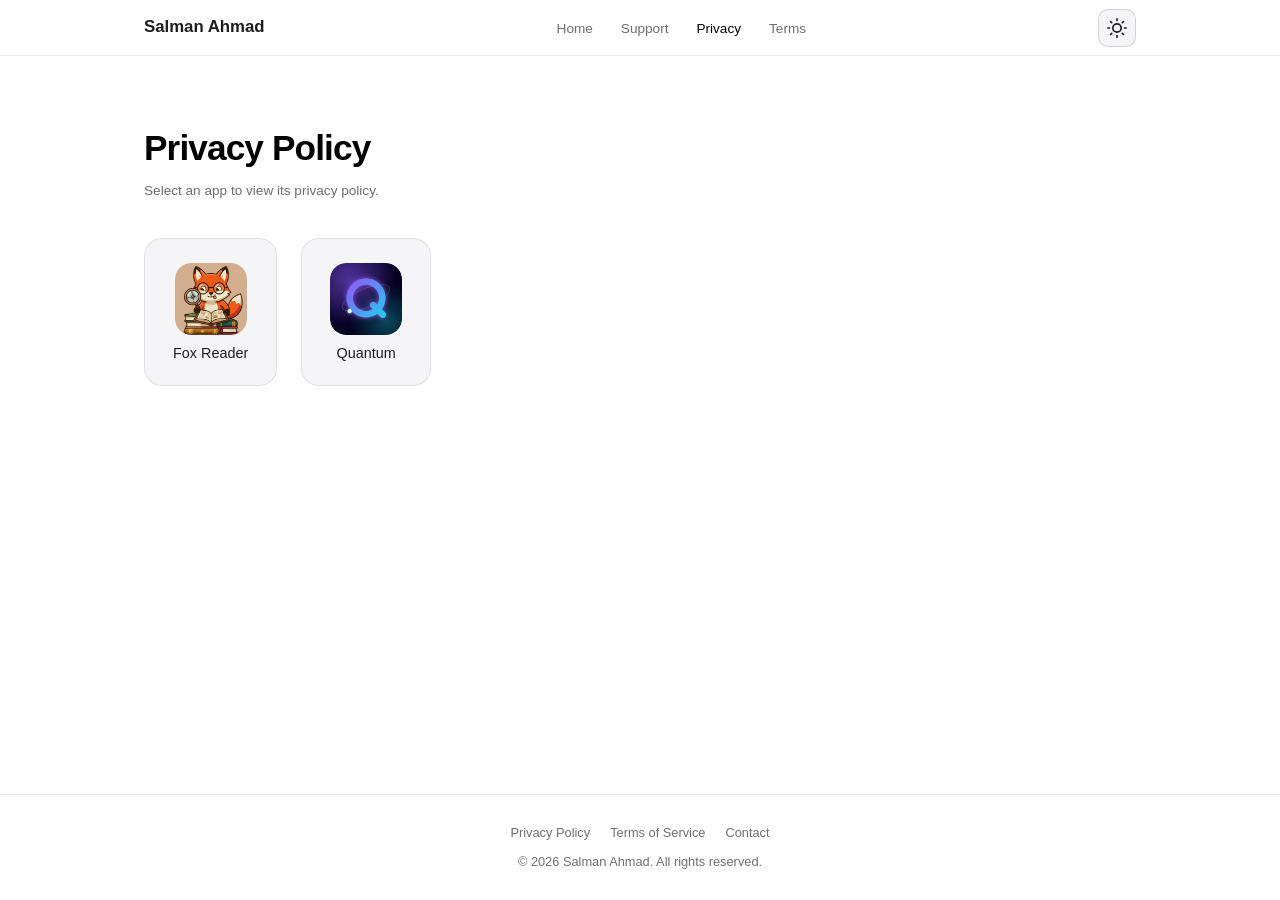
==== commit b8bf2bdc: "Rename QVault to Secret Photo Vault: Quantum The app is "Secret Photo Vault: Quantum" on the App Sto" ====
--- a/privacy.html
+++ b/privacy.html
@@ -76,9 +76,9 @@
           </div>
           <span class="app-selector-name">Fox Reader</span>
         </button>
-        <button class="app-selector-item" data-app="qvault" aria-label="View QVault privacy policy">
+        <button class="app-selector-item" data-app="quantum" aria-label="View Quantum privacy policy">
           <div class="app-selector-icon">
-            <img src="apps/qvault/icon.png" alt="QVault icon" onerror="this.style.display='none';this.parentElement.querySelector('.icon-fallback').style.display='flex'">
+            <img src="apps/quantum/icon.png" alt="Quantum icon" onerror="this.style.display='none';this.parentElement.querySelector('.icon-fallback').style.display='flex'">
             <div class="icon-fallback" style="display:none;">
               <svg viewBox="0 0 24 24" fill="none" stroke="currentColor" stroke-width="1.5" stroke-linecap="round" stroke-linejoin="round" width="32" height="32">
                 <rect x="3" y="11" width="18" height="11" rx="2"/>
@@ -86,7 +86,7 @@
               </svg>
             </div>
           </div>
-          <span class="app-selector-name">QVault</span>
+          <span class="app-selector-name">Quantum</span>
         </button>
       </div>
     </div>
@@ -298,8 +298,8 @@
       <p>This Privacy Policy is governed by the laws of the United States and the state in which the developer resides, without regard to conflict of law provisions.</p>
     </div>
 
-    <!-- QVault Privacy Policy -->
-    <div id="policy-qvault" class="app-policy" style="display:none;">
+    <!-- Secret Photo Vault: Quantum (the app shows as "Quantum" on the device) -->
+    <div id="policy-quantum" class="app-policy" style="display:none;">
       <button class="policy-back" onclick="showSelector()" aria-label="Back to app list">
         <svg viewBox="0 0 24 24" fill="none" stroke="currentColor" stroke-width="2" stroke-linecap="round" stroke-linejoin="round" width="18" height="18">
           <line x1="19" y1="12" x2="5" y2="12"/>
@@ -308,10 +308,10 @@
         All Apps
       </button>
 
-      <h2 class="policy-app-title">QVault — Privacy Policy</h2>
+      <h2 class="policy-app-title">Secret Photo Vault: Quantum — Privacy Policy</h2>
       <p class="policy-date">Effective Date: November 19, 2026 &middot; Last Updated: November 19, 2026</p>
 
-      <p>This Privacy Policy describes how QVault ("the App") handles your information. QVault is developed by Salman Ahmad ("we," "our"). The short version: <strong>QVault does not collect any data.</strong> It has no accounts, no analytics, no advertising and no server. Everything you put in it stays on your device.</p>
+      <p>This Privacy Policy describes how Secret Photo Vault: Quantum ("Quantum" or "the App") handles your information. Quantum is developed by Salman Ahmad ("we," "our"). The short version: <strong>Quantum does not collect any data.</strong> It has no accounts, no analytics, no advertising and no server. Everything you put in it stays on your device.</p>
 
       <h3>1. Information We Collect</h3>
       <p>None. We do not collect, receive, store, sell or share any personal information or any of your content. The App contains no analytics, no advertising and no third-party code, it does not ask you to create an account, and we do not operate any server that the App connects to.</p>
@@ -334,7 +334,7 @@
       </ul>
 
       <h3>4. Purchases</h3>
-      <p>QVault Pro is purchased through Apple's In-App Purchase system (StoreKit). Purchases are processed entirely by Apple. We do not receive or store your payment details or your Apple Account. The App asks Apple whether QVault Pro is currently owned and keeps that answer on your device to decide which features are available. Apple's handling of your information is described in Apple's Privacy Policy at <a href="https://www.apple.com/legal/privacy" rel="noopener noreferrer" target="_blank">https://www.apple.com/legal/privacy</a>.</p>
+      <p>Quantum Pro is purchased through Apple's In-App Purchase system (StoreKit). Purchases are processed entirely by Apple. We do not receive or store your payment details or your Apple Account. The App asks Apple whether Quantum Pro is currently owned and keeps that answer on your device to decide which features are available. Apple's handling of your information is described in Apple's Privacy Policy at <a href="https://www.apple.com/legal/privacy" rel="noopener noreferrer" target="_blank">https://www.apple.com/legal/privacy</a>.</p>
       <p>Like every developer, we can see aggregated, non-identifying statistics that Apple provides through App Store Connect, such as the number of downloads and sales, and crash reports from users who have chosen in their device settings to share analytics with app developers. This information comes from Apple, not from the App, and does not identify you.</p>
 
       <h3>5. Network Use</h3>
@@ -352,18 +352,18 @@
       </ul>
 
       <h3>8. Children's Privacy</h3>
-      <p>QVault is not directed at children under the age of 13, and it does not collect personal information from anyone.</p>
+      <p>Quantum is not directed at children under the age of 13, and it does not collect personal information from anyone.</p>
 
       <h3>9. Your Privacy Rights</h3>
-      <p>Privacy laws such as the GDPR (European Economic Area and United Kingdom) and the CCPA/CPRA (California) give you rights to access, correct, delete and restrict the use of personal information that a business holds about you, and to opt out of its sale or sharing. We hold no personal information about users of QVault, and we do not sell or share any. If you have a question about this, contact us at the address below.</p>
-
-      <h3>10. QVault Pro: Subscription and Lifetime Purchase</h3>
-      <p>QVault is free to use for up to 30 items. QVault Pro removes that limit and adds the decoy vault, break-in photos and disguises. It is offered in two ways:</p>
+      <p>Privacy laws such as the GDPR (European Economic Area and United Kingdom) and the CCPA/CPRA (California) give you rights to access, correct, delete and restrict the use of personal information that a business holds about you, and to opt out of its sale or sharing. We hold no personal information about users of Quantum, and we do not sell or share any. If you have a question about this, contact us at the address below.</p>
+
+      <h3>10. Quantum Pro: Subscription and Lifetime Purchase</h3>
+      <p>Quantum is free to use for up to 30 items. Quantum Pro removes that limit and adds the decoy vault, break-in photos and disguises. It is offered in two ways:</p>
       <ul>
         <li><strong>Monthly:</strong> $4.99 per month, an auto-renewable subscription with a 7-day free trial for eligible users</li>
         <li><strong>Lifetime:</strong> $19.99, a one-time purchase with no renewal</li>
       </ul>
-      <p>Payment is charged to your Apple Account at confirmation of purchase or, for the monthly plan, at the end of the free trial. The monthly subscription renews automatically unless it is cancelled at least 24 hours before the end of the current period. You can manage and cancel it in your Apple Account settings (Settings &gt; [Your Name] &gt; Subscriptions). Refunds are handled by Apple. Prices may vary by region and are subject to change. Whether or not you have QVault Pro, everything already in your vault stays viewable and can be exported.</p>
+      <p>Payment is charged to your Apple Account at confirmation of purchase or, for the monthly plan, at the end of the free trial. The monthly subscription renews automatically unless it is cancelled at least 24 hours before the end of the current period. You can manage and cancel it in your Apple Account settings (Settings &gt; [Your Name] &gt; Subscriptions). Refunds are handled by Apple. Prices may vary by region and are subject to change. Whether or not you have Quantum Pro, everything already in your vault stays viewable and can be exported.</p>
 
       <h3>11. Changes to This Privacy Policy</h3>
       <p>We may update this Privacy Policy from time to time. When we make changes, we will update the "Last Updated" date at the top of this policy. If the App ever begins to collect any data, this policy will be updated before that version is released.</p>
@@ -410,7 +410,7 @@
       document.querySelector('.legal .updated').textContent = '';
     }
 
-    // privacy.html#qvault (or #fox-reader) opens that app's policy directly, so each app can link to its own.
+    // privacy.html#quantum (or #fox-reader) opens that app's policy directly, so each app can link to its own.
     function route() {
       var appId = location.hash.replace('#', '');
       if (appId && document.getElementById('policy-' + appId)) {
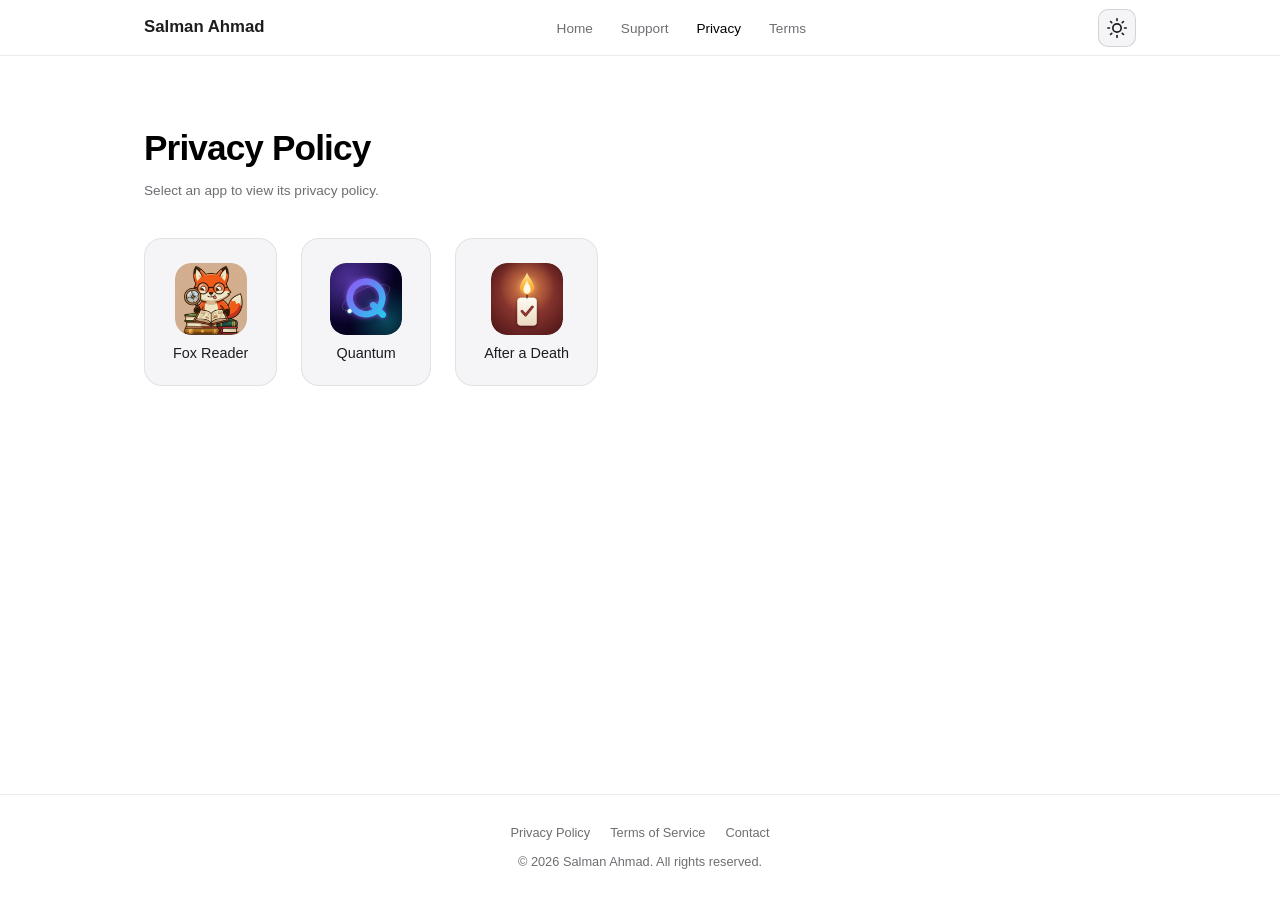
==== commit b2d090df: "Add After a Death: privacy policy, terms, support FAQ and home page card - privacy.html: After a Dea" ====
--- a/privacy.html
+++ b/privacy.html
@@ -88,6 +88,19 @@
           </div>
           <span class="app-selector-name">Quantum</span>
         </button>
+        <button class="app-selector-item" data-app="after-a-death" aria-label="View After a Death privacy policy">
+          <div class="app-selector-icon">
+            <img src="apps/after-a-death/icon.png" alt="After a Death icon" onerror="this.style.display='none';this.parentElement.querySelector('.icon-fallback').style.display='flex'">
+            <div class="icon-fallback" style="display:none;">
+              <svg viewBox="0 0 24 24" fill="none" stroke="currentColor" stroke-width="1.5" stroke-linecap="round" stroke-linejoin="round" width="32" height="32">
+                <path d="M12 2c1.6 1.9 2.4 3.3 2.4 4.6a2.4 2.4 0 0 1-4.8 0C9.6 5.3 10.4 3.9 12 2z"/>
+                <rect x="8" y="11" width="8" height="11" rx="1.5"/>
+                <line x1="12" y1="9" x2="12" y2="11"/>
+              </svg>
+            </div>
+          </div>
+          <span class="app-selector-name">After a Death</span>
+        </button>
       </div>
     </div>
 
@@ -358,12 +371,12 @@
       <p>Privacy laws such as the GDPR (European Economic Area and United Kingdom) and the CCPA/CPRA (California) give you rights to access, correct, delete and restrict the use of personal information that a business holds about you, and to opt out of its sale or sharing. We hold no personal information about users of Quantum, and we do not sell or share any. If you have a question about this, contact us at the address below.</p>
 
       <h3>10. Quantum Pro: Subscription and Lifetime Purchase</h3>
-      <p>Quantum is free to use for up to 30 items. Quantum Pro removes that limit and adds the decoy vault, break-in photos and disguises. It is offered in two ways:</p>
+      <p>Quantum requires Quantum Pro to use; there is no free version. It is offered in two ways:</p>
       <ul>
         <li><strong>Monthly:</strong> $4.99 per month, an auto-renewable subscription with a 7-day free trial for eligible users</li>
         <li><strong>Lifetime:</strong> $19.99, a one-time purchase with no renewal</li>
       </ul>
-      <p>Payment is charged to your Apple Account at confirmation of purchase or, for the monthly plan, at the end of the free trial. The monthly subscription renews automatically unless it is cancelled at least 24 hours before the end of the current period. You can manage and cancel it in your Apple Account settings (Settings &gt; [Your Name] &gt; Subscriptions). Refunds are handled by Apple. Prices may vary by region and are subject to change. Whether or not you have Quantum Pro, everything already in your vault stays viewable and can be exported.</p>
+      <p>Payment is charged to your Apple Account at confirmation of purchase or, for the monthly plan, at the end of the free trial. The monthly subscription renews automatically unless it is cancelled at least 24 hours before the end of the current period. You can manage and cancel it in your Apple Account settings (Settings &gt; [Your Name] &gt; Subscriptions). Refunds are handled by Apple. Prices may vary by region and are subject to change. If a subscription ends, nothing in your vault is deleted, and its files can still be exported from the purchase screen.</p>
 
       <h3>11. Changes to This Privacy Policy</h3>
       <p>We may update this Privacy Policy from time to time. When we make changes, we will update the "Last Updated" date at the top of this policy. If the App ever begins to collect any data, this policy will be updated before that version is released.</p>
@@ -373,6 +386,62 @@
       <p>
         <strong>Developer:</strong> Salman Ahmad<br>
         <strong>Email:</strong> <a href="mailto:salmanahmad@berkeley.edu">salmanahmad@berkeley.edu</a>
+      </p>
+    </div>
+
+    <!-- After a Death: What to Do Next (the app shows as "After a Death" on the device) -->
+    <div id="policy-after-a-death" class="app-policy" style="display:none;">
+      <button class="policy-back" onclick="showSelector()" aria-label="Back to app list">
+        <svg viewBox="0 0 24 24" fill="none" stroke="currentColor" stroke-width="2" stroke-linecap="round" stroke-linejoin="round" width="18" height="18">
+          <line x1="19" y1="12" x2="5" y2="12"/>
+          <polyline points="12 19 5 12 12 5"/>
+        </svg>
+        All Apps
+      </button>
+
+      <h2 class="policy-app-title">After a Death: What to Do Next — Privacy Policy</h2>
+      <p class="policy-date">Effective Date: November 22, 2026 &middot; Last Updated: November 22, 2026</p>
+
+      <p>This Privacy Policy describes how After a Death: What to Do Next ("After a Death" or "the App") handles your information. After a Death is developed by Salman Ahmad ("we," "our"). The short version: <strong>what you enter stays on your device.</strong> We don't have a server, we don't run analytics, we don't show ads, and we never sell data.</p>
+
+      <h3>1. Information We Collect</h3>
+      <p>None. Nothing you enter is sent to us or to anyone else. There is no account to create, and the App contains no analytics, no advertising and no third-party code.</p>
+
+      <h3>2. What the App Stores, and Where</h3>
+      <p>Everything you enter is stored on your device: the estate details, your plan, documents, letters, and expenses.</p>
+      <ul>
+        <li><strong>Vault files:</strong> Files in the vault are encrypted on your device using Apple's file protection, and they are kept out of device backups. That means vault files exist only on this device: if you erase or replace it, save copies first from the Vault tab.</li>
+        <li><strong>Everything else:</strong> The rest of the App's data (your answers, plan, expenses, and the details of each vault document, including a short piece of the text found in it) is part of your device's normal backup. If you use iCloud Backup or back up to a computer, Apple's backup can include it.</li>
+      </ul>
+
+      <h3>3. Permissions</h3>
+      <p>Each permission is optional and can be changed in your device's Settings.</p>
+      <ul>
+        <li><strong>Camera:</strong> To scan documents into the vault.</li>
+        <li><strong>Photos and Files:</strong> Only the items you pick to import, or a copy you choose to save.</li>
+        <li><strong>Notifications:</strong> Reminders before your deadlines and, if you start a free trial, one reminder before it ends.</li>
+      </ul>
+
+      <h3>4. Outside Links</h3>
+      <p>Some screens offer shortcuts that open other apps or websites, for example searching Apple Maps or Google Maps for nearby funeral homes, or opening an official source or directory. Those open outside the App: we never see your location, your searches, or what you do there, and the destination's own privacy policy applies. Nothing opens without your tap.</p>
+
+      <h3>5. Purchases</h3>
+      <p>Purchases are handled by Apple. We receive no payment details. Like every developer, we can see aggregated, non-identifying statistics that Apple provides through App Store Connect, such as the number of downloads and sales, and crash reports from users who have chosen in their device settings to share analytics with app developers. This information comes from Apple, not from the App, and does not identify you.</p>
+
+      <h3>6. Your Data, Your Call</h3>
+      <p>You can save a copy of everything from Settings in the App at any time, and erase everything from Settings whenever you choose. Deleting the App also deletes its data from the device. Because we hold none of your data, there is nothing for us to retain or delete.</p>
+
+      <h3>7. Children's Privacy</h3>
+      <p>The App is not directed to children under 13 and collects no data from anyone.</p>
+
+      <h3>8. Changes to This Privacy Policy</h3>
+      <p>If this policy changes, the new version will appear here with a new effective date.</p>
+
+      <h3>9. Contact Us</h3>
+      <p>If you have any questions about this Privacy Policy, please contact us at:</p>
+      <p>
+        Salman Ahmad<br>
+        Email: <a href="mailto:salmanahmad@berkeley.edu">salmanahmad@berkeley.edu</a>
       </p>
     </div>
   </main>
@@ -410,7 +479,7 @@
       document.querySelector('.legal .updated').textContent = '';
     }
 
-    // privacy.html#quantum (or #fox-reader) opens that app's policy directly, so each app can link to its own.
+    // privacy.html#quantum (or #fox-reader, #after-a-death) opens that app's policy directly, so each app can link to its own.
     function route() {
       var appId = location.hash.replace('#', '');
       if (appId && document.getElementById('policy-' + appId)) {
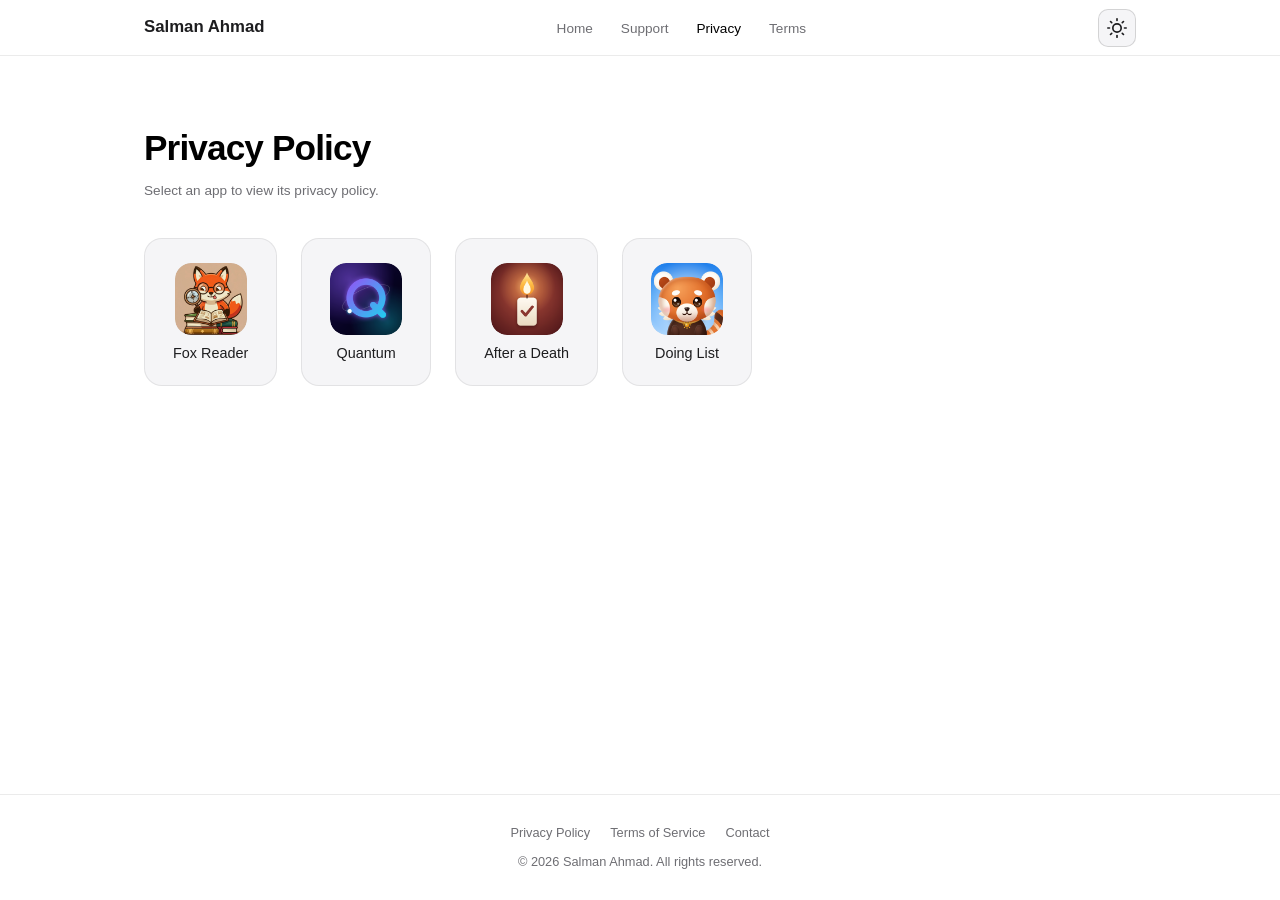
==== commit 9eaef6e7: "Add Doing List: privacy policy, terms, support FAQ and home page card - privacy.html: Doing List pol" ====
--- a/privacy.html
+++ b/privacy.html
@@ -101,6 +101,18 @@
           </div>
           <span class="app-selector-name">After a Death</span>
         </button>
+        <button class="app-selector-item" data-app="doing-list" aria-label="View Doing List privacy policy">
+          <div class="app-selector-icon">
+            <img src="apps/doing-list/icon.png" alt="Doing List icon" onerror="this.style.display='none';this.parentElement.querySelector('.icon-fallback').style.display='flex'">
+            <div class="icon-fallback" style="display:none;">
+              <svg viewBox="0 0 24 24" fill="none" stroke="currentColor" stroke-width="1.5" stroke-linecap="round" stroke-linejoin="round" width="32" height="32">
+                <circle cx="12" cy="12" r="9"/>
+                <polyline points="8 12.5 11 15.5 16.5 9.5"/>
+              </svg>
+            </div>
+          </div>
+          <span class="app-selector-name">Doing List</span>
+        </button>
       </div>
     </div>
 
@@ -438,6 +450,102 @@
       <p>If this policy changes, the new version will appear here with a new effective date.</p>
 
       <h3>9. Contact Us</h3>
+      <p>If you have any questions about this Privacy Policy, please contact us at:</p>
+      <p>
+        Salman Ahmad<br>
+        Email: <a href="mailto:salmanahmad@berkeley.edu">salmanahmad@berkeley.edu</a>
+      </p>
+    </div>
+
+    <!-- Doing List -->
+    <div id="policy-doing-list" class="app-policy" style="display:none;">
+      <button class="policy-back" onclick="showSelector()" aria-label="Back to app list">
+        <svg viewBox="0 0 24 24" fill="none" stroke="currentColor" stroke-width="2" stroke-linecap="round" stroke-linejoin="round" width="18" height="18">
+          <line x1="19" y1="12" x2="5" y2="12"/>
+          <polyline points="12 19 5 12 12 5"/>
+        </svg>
+        All Apps
+      </button>
+
+      <h2 class="policy-app-title">Doing List — Privacy Policy</h2>
+      <p class="policy-date">Effective Date: November 28, 2026 &middot; Last Updated: November 28, 2026</p>
+
+      <p>This Privacy Policy describes how Doing List ("the App") handles your information. Doing List is developed by Salman Ahmad ("we," "our"). The short version: <strong>your tasks stay on your device and in your own iCloud, and we cannot read them.</strong> There is no account. There are no ads, and we never sell data. The App does send usage statistics, which say which features get used and never what you wrote, and you can switch them off.</p>
+
+      <h3>1. Information We Collect</h3>
+      <p>The App collects one kind of information: usage statistics, through Google Analytics for Firebase (see Section 5). They are made of:</p>
+      <ul>
+        <li><strong>What was used.</strong> Which screens were opened and which features were used: for example that a task was added, finished, moved or let go; that a day was planned or closed; that a focus timer was started and roughly how long it ran; that voice capture or the step-suggestion feature was used.</li>
+        <li><strong>The shape of things, never their content.</strong> For a task, only facts such as whether it had a time, a repeat, a duration or a deadline, and whether it was typed or spoken. Counts and durations are sent as numbers or ranges.</li>
+        <li><strong>Choices from fixed lists.</strong> The theme and companion you chose, the reasons you picked during setup, the length of your day and your typical task length, which settings are switched on or off, and whether you allowed notifications or connected your calendar.</li>
+        <li><strong>Purchases.</strong> That the purchase screen was shown, which plan was selected, and whether a purchase or free trial was started, cancelled or restored, including the product and its price. We never receive payment details.</li>
+        <li><strong>Technical information collected automatically by the analytics software.</strong> A randomly generated identifier for this installation of the App, the device model, operating system and app version, language, a general location (country or region) derived from your IP address, and when the App was first opened and used.</li>
+      </ul>
+      <p>These statistics are <strong>not linked to your name, email address or Apple Account</strong>; we do not have any of those. The App does not use the Apple Advertising Identifier (IDFA) or the vendor identifier (IDFV), does not track you across other companies' apps or websites, and does not use this information for advertising.</p>
+      <p><strong>What is never collected:</strong> the titles, notes or steps of your tasks; the names of your lists or tags; your calendar events or reminders; anything you say to the microphone, as audio or as text; your contacts; your precise location.</p>
+      <p><strong>You can turn usage statistics off</strong> at any time in the App under Settings &gt; Your data &gt; Share usage statistics. When it is off, nothing is collected.</p>
+
+      <h3>2. What Stays on Your Device and in Your iCloud</h3>
+      <ul>
+        <li><strong>Your tasks.</strong> Tasks, lists, tags, notes, steps, focus sessions and your daily plans are stored on your device.</li>
+        <li><strong>iCloud sync.</strong> If iCloud sync is on (it is by default when you are signed in to iCloud), the same data is kept in your private iCloud database using Apple's CloudKit, so it appears on your other devices. It is your iCloud storage: we cannot access it. You can turn sync off in the App's Settings.</li>
+        <li><strong>Your settings.</strong> Your theme, companion, wardrobe, day's hours and reminder choices are stored on your device.</li>
+      </ul>
+
+      <h3>3. Permissions</h3>
+      <p>Each permission is optional and can be changed in your device's Settings.</p>
+      <ul>
+        <li><strong>Notifications:</strong> Reminders for tasks with a time, deadline alerts, the optional morning and evening nudges, and, if you start a free trial, one reminder before it ends.</li>
+        <li><strong>Calendar:</strong> If you connect it, the App reads today's and upcoming events on your device to work out your free time and show events beside your tasks. It never changes your calendar, and your events are not sent anywhere. You can disconnect it in the App's Settings.</li>
+        <li><strong>Reminders:</strong> Only when you choose "Import from Reminders", to copy your reminders into the App. Your reminders are not changed.</li>
+        <li><strong>Microphone and Speech Recognition:</strong> Only while you are adding a task by voice. Your speech is turned into text on your device when it can be; when it cannot, it is sent to Apple's speech recognition service, under Apple's privacy policy. We never receive the audio or the text.</li>
+      </ul>
+
+      <h3>4. On-Device Features</h3>
+      <ul>
+        <li><strong>Step suggestions ("Break it down"):</strong> Uses Apple's on-device language model on devices that support Apple Intelligence. The task you ask about is processed on your device and is not sent to us or to anyone else.</li>
+        <li><strong>Widgets, Live Activities, Siri and Shortcuts:</strong> If you use them, your task titles appear on your Home Screen and Lock Screen and are available to Siri and Shortcuts, as you would expect. This is handled by iOS on your device.</li>
+      </ul>
+
+      <h3>5. Third-Party Services</h3>
+      <h4>A. Google Analytics for Firebase (Google LLC)</h4>
+      <p>The usage statistics in Section 1 are collected with Google Analytics for Firebase and processed on Google's servers on our behalf. In Doing List it is set up so that it:</p>
+      <ul>
+        <li>Assigns a randomly generated app-instance identifier that is not linked to your identity or Apple Account</li>
+        <li>Does <strong>not</strong> collect the Apple Advertising Identifier (IDFA) or the vendor identifier (IDFV)</li>
+        <li>Has advertising-personalization signals switched off, and is not linked to any advertising account</li>
+      </ul>
+      <p>For more information, see Google's Privacy Policy at <a href="https://policies.google.com/privacy" rel="noopener noreferrer" target="_blank">https://policies.google.com/privacy</a>, how Google uses information from apps that use its services at <a href="https://policies.google.com/technologies/partner-sites" rel="noopener noreferrer" target="_blank">https://policies.google.com/technologies/partner-sites</a>, and Firebase's privacy documentation at <a href="https://firebase.google.com/support/privacy" rel="noopener noreferrer" target="_blank">https://firebase.google.com/support/privacy</a>.</p>
+      <h4>B. Apple Services</h4>
+      <ul>
+        <li><strong>iCloud/CloudKit:</strong> Syncs your tasks through your private iCloud database, as described in Section 2.</li>
+        <li><strong>App Store (StoreKit):</strong> All purchases are processed by Apple. We do not receive or store payment details.</li>
+        <li><strong>Speech recognition and Apple Intelligence:</strong> As described in Sections 3 and 4.</li>
+      </ul>
+      <p>The App contains no advertising software and no other third-party code that collects data.</p>
+
+      <h3>6. Data Sharing</h3>
+      <p>We do not sell your information, and we do not share it for advertising. The usage statistics are processed by Google as described above. We may disclose information if the law requires it.</p>
+
+      <h3>7. Purchases</h3>
+      <p>Purchases are handled by Apple. Besides the purchase events described in Section 1, like every developer we can see aggregated, non-identifying statistics that Apple provides through App Store Connect, such as the number of downloads and sales, and crash reports from users who have chosen in their device settings to share analytics with app developers.</p>
+
+      <h3>8. Data Retention and Deletion</h3>
+      <ul>
+        <li><strong>Your tasks:</strong> We hold none of them, so there is nothing for us to delete. Deleting the App removes its data from the device. Data synced to iCloud can be removed in your device's Settings under your name &gt; iCloud &gt; Manage Account Storage. You can save a copy first with Settings &gt; Export everything in the App.</li>
+        <li><strong>Usage statistics:</strong> Kept by Google Analytics for no longer than 14 months and then deleted automatically; totals that identify no one may be kept longer. To stop collection, switch off "Share usage statistics". Because the statistics are tied only to a random identifier and not to your name or contact details, we generally cannot tell which are yours; deleting the App discards the identifier.</li>
+      </ul>
+
+      <h3>9. Children's Privacy</h3>
+      <p>The App is not directed to children under 13, and we do not knowingly collect personal information from children.</p>
+
+      <h3>10. Your Privacy Rights</h3>
+      <p>Depending on where you live, you may have the right to access, correct or delete personal information, and to object to or restrict its use. You can stop the collection of usage statistics at any time in the App's Settings, and you can contact us with any request using the details below. We do not sell personal information.</p>
+
+      <h3>11. Changes to This Privacy Policy</h3>
+      <p>If this policy changes, the new version will appear here with a new effective date.</p>
+
+      <h3>12. Contact Us</h3>
       <p>If you have any questions about this Privacy Policy, please contact us at:</p>
       <p>
         Salman Ahmad<br>
@@ -479,7 +587,7 @@
       document.querySelector('.legal .updated').textContent = '';
     }
 
-    // privacy.html#quantum (or #fox-reader, #after-a-death) opens that app's policy directly, so each app can link to its own.
+    // privacy.html#quantum (or #fox-reader, #after-a-death, #doing-list) opens that app's policy directly, so each app can link to its own.
     function route() {
       var appId = location.hash.replace('#', '');
       if (appId && document.getElementById('policy-' + appId)) {
